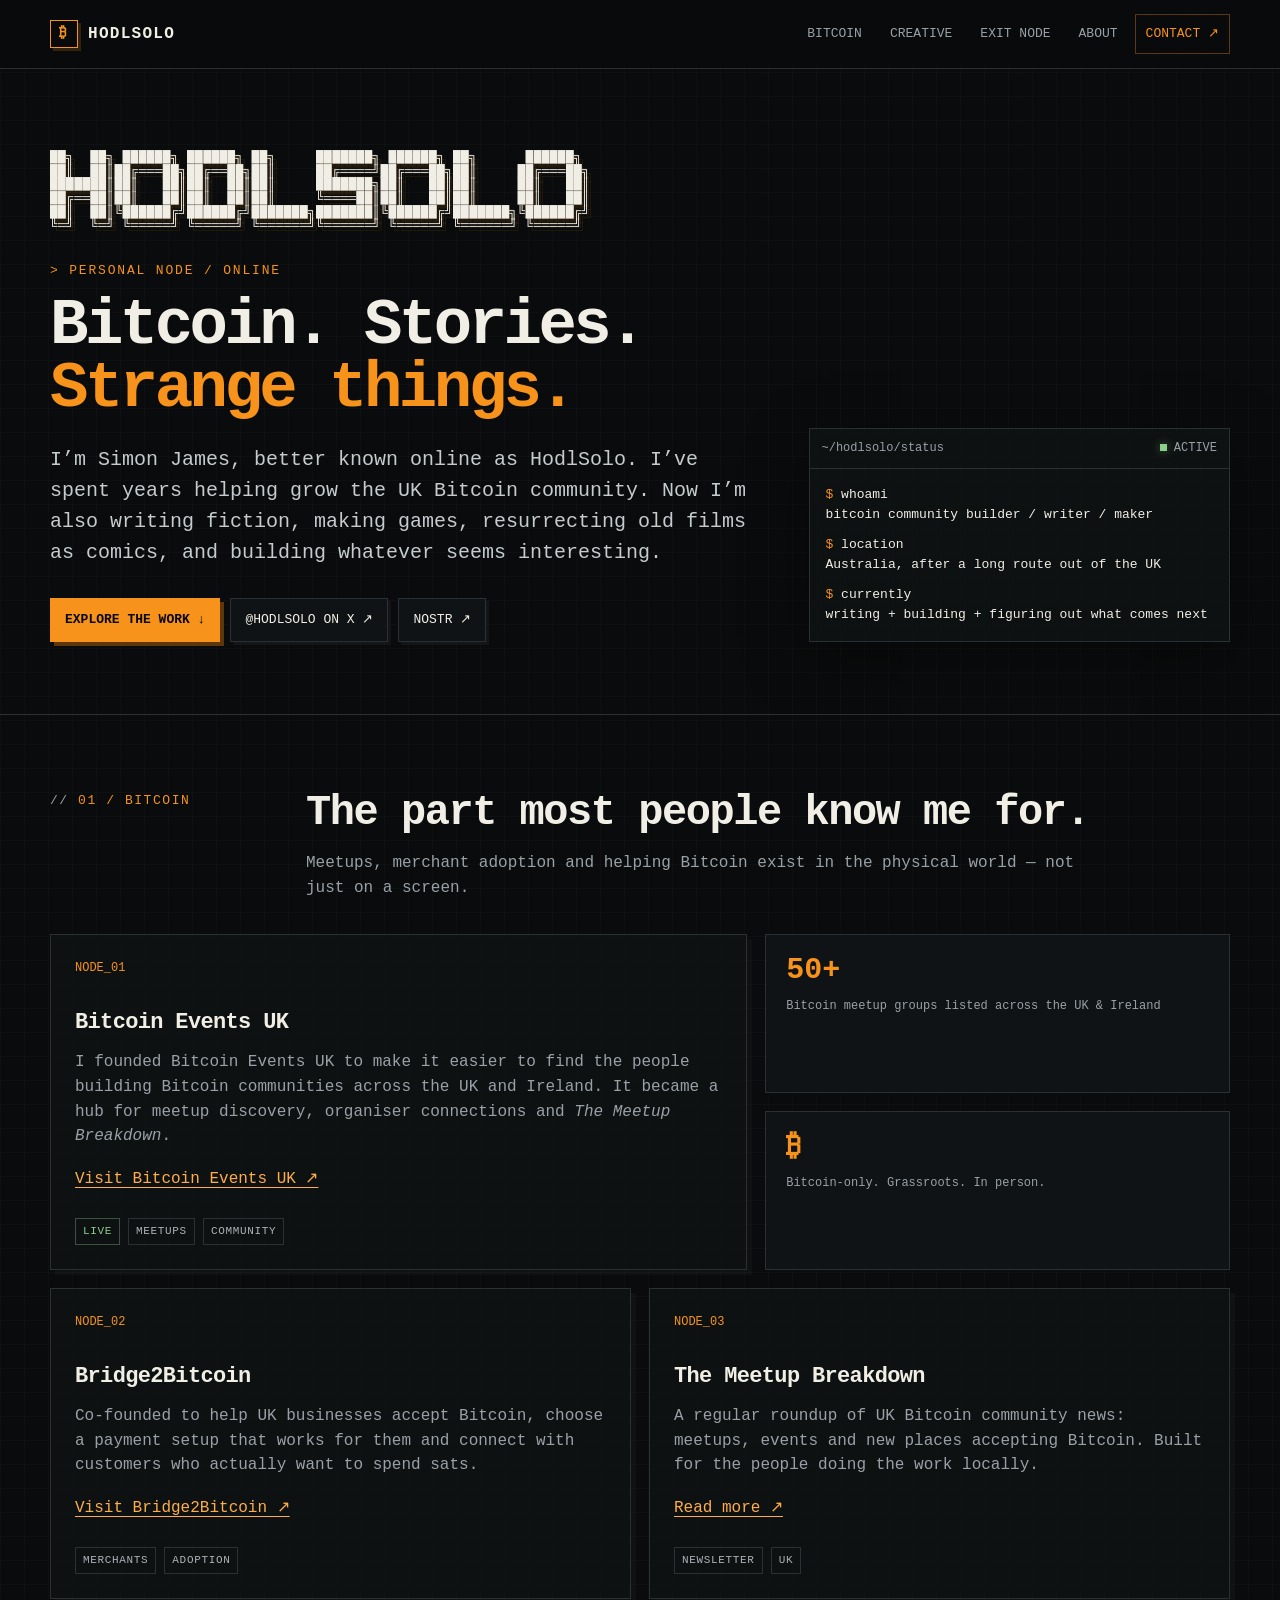
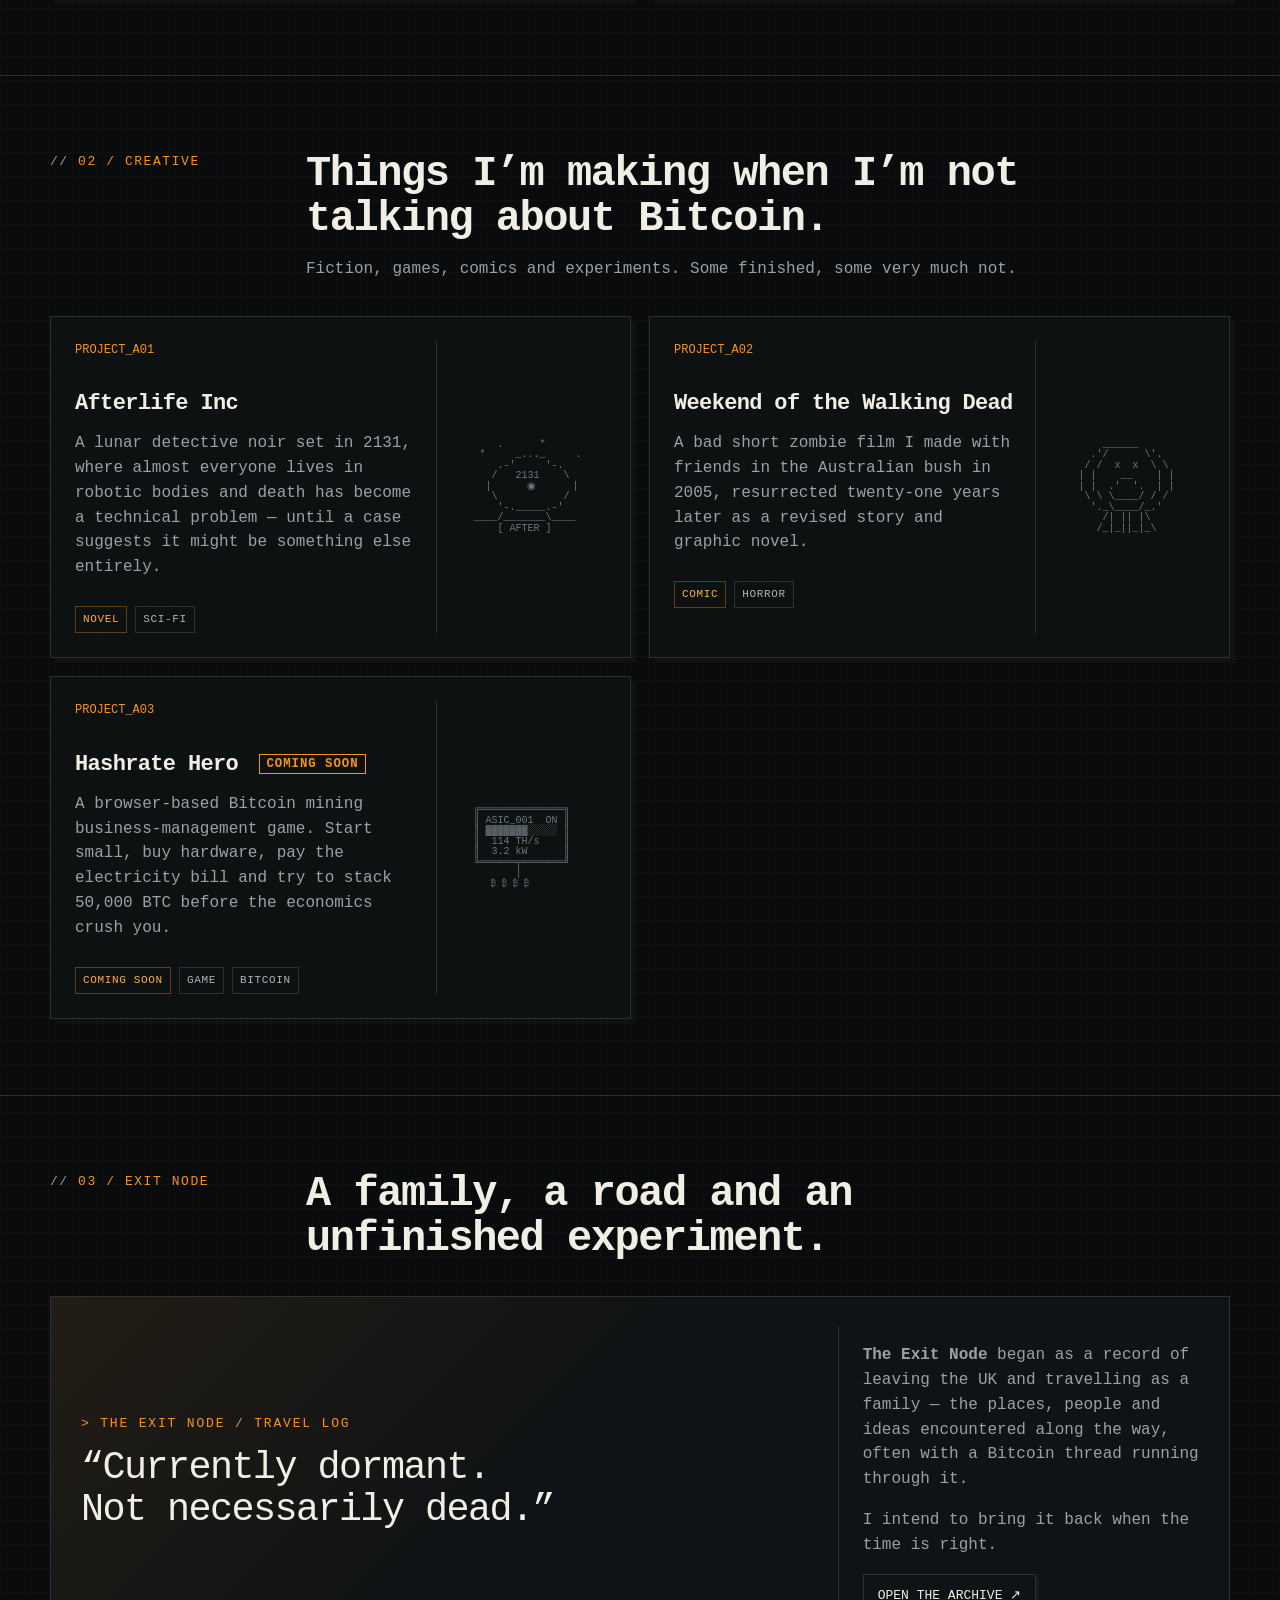
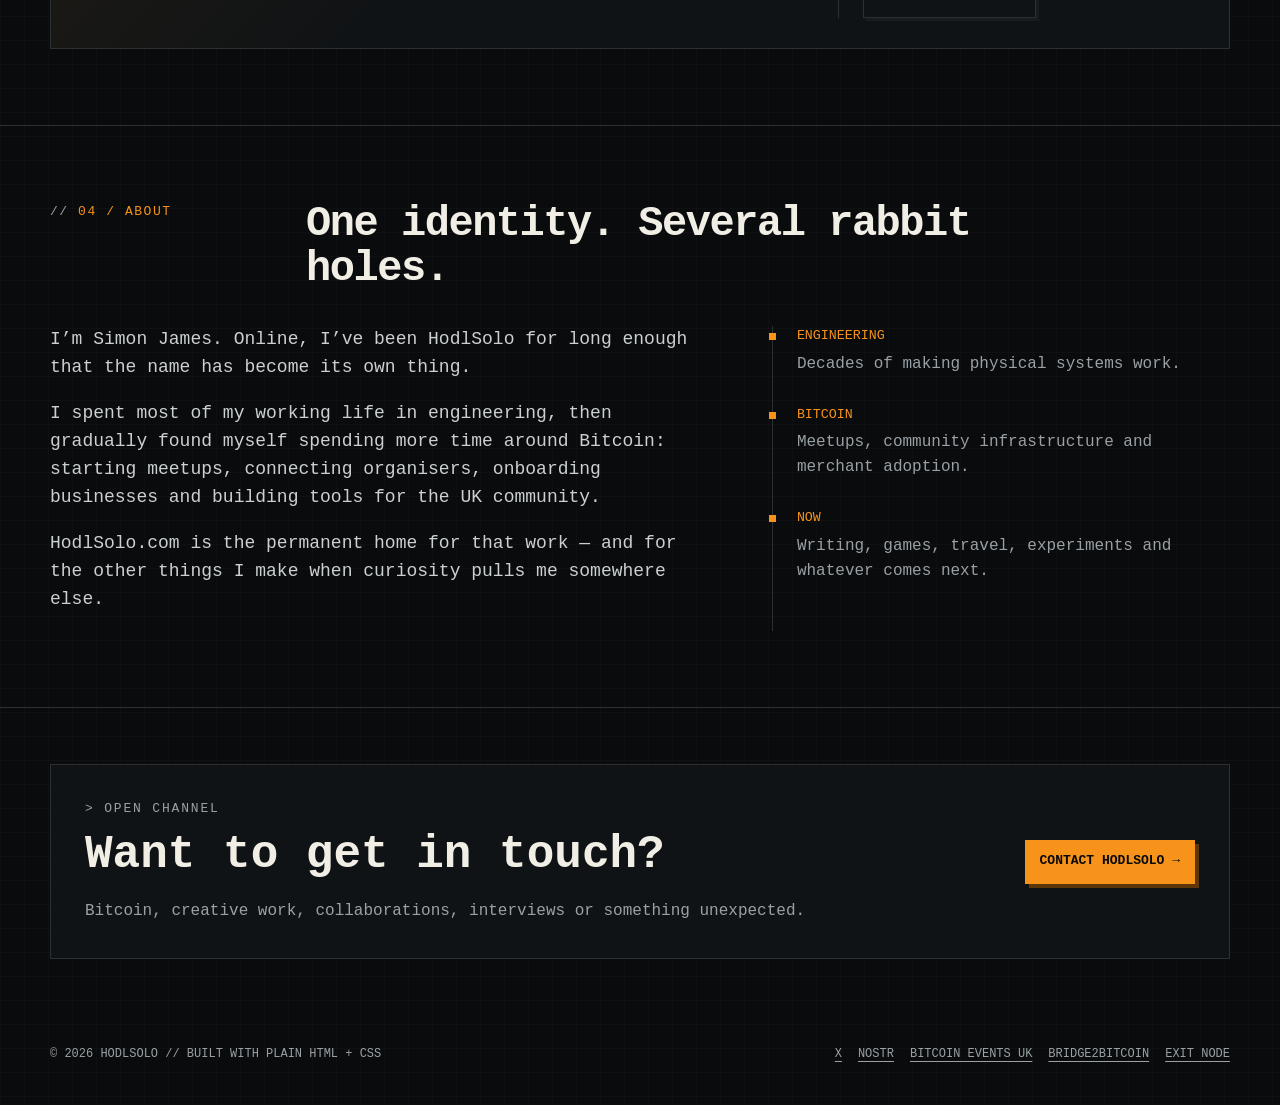
==== index.html @ 62e1586c "Add files via upload" ====
<!doctype html>
<html lang="en">
<head>
  <meta charset="utf-8">
  <meta name="viewport" content="width=device-width, initial-scale=1">
  <title>HodlSolo — Bitcoin. Stories. Strange Things.</title>
  <meta name="description" content="HodlSolo — Bitcoin community builder, writer and maker. Founder of Bitcoin Events UK, co-founder of Bridge2Bitcoin, and creator of Afterlife Inc, Hashrate Hero and more.">
  <meta name="theme-color" content="#090b0c">
  <meta property="og:title" content="HodlSolo — Bitcoin. Stories. Strange Things.">
  <meta property="og:description" content="Bitcoin community builder, writer and maker. A home for the things I build, write and care about.">
  <meta property="og:type" content="website">
  <meta property="og:url" content="https://hodlsolo.com/">
  <link rel="canonical" href="https://hodlsolo.com/">
  <link rel="me" href="nostr:npub1f69t2s7uzljr626ctm0k3mufx5vlv4a2jqwac0w0gxwghp4w5zpq0jva3d">
  <link rel="icon" href="favicon.svg" type="image/svg+xml">
  <link rel="stylesheet" href="styles.css">
</head>
<body>
  <a class="skip-link" href="#main">Skip to content</a>

  <header class="site-header">
    <div class="shell nav-wrap">
      <a class="brand" href="index.html" aria-label="HodlSolo home">
        <span class="brand-mark">₿</span>
        <span>HODLSOLO</span>
      </a>
      <button class="nav-toggle" type="button" aria-expanded="false" aria-controls="site-nav">[ MENU ]</button>
      <nav class="site-nav" id="site-nav" aria-label="Main navigation">
        <a href="#bitcoin">BITCOIN</a>
        <a href="#creative">CREATIVE</a>
        <a href="#exit-node">EXIT NODE</a>
        <a href="#about">ABOUT</a>
        <a class="nav-contact" href="contact.html">CONTACT ↗</a>
      </nav>
    </div>
  </header>

  <main id="main">
    <section class="hero">
      <div class="shell">
<pre class="wordmark" aria-hidden="true">██╗  ██╗ ██████╗ ██████╗ ██╗     ███████╗ ██████╗ ██╗      ██████╗
██║  ██║██╔═══██╗██╔══██╗██║     ██╔════╝██╔═══██╗██║     ██╔═══██╗
███████║██║   ██║██║  ██║██║     ███████╗██║   ██║██║     ██║   ██║
██╔══██║██║   ██║██║  ██║██║     ╚════██║██║   ██║██║     ██║   ██║
██║  ██║╚██████╔╝██████╔╝███████╗███████║╚██████╔╝███████╗╚██████╔╝
╚═╝  ╚═╝ ╚═════╝ ╚═════╝ ╚══════╝╚══════╝ ╚═════╝ ╚══════╝ ╚═════╝</pre>
        <div class="hero-grid">
          <div>
            <p class="eyebrow">PERSONAL NODE / ONLINE</p>
            <h1>Bitcoin. Stories.<br><span>Strange things.</span></h1>
            <p class="hero-copy">I’m Simon James, better known online as HodlSolo. I’ve spent years helping grow the UK Bitcoin community. Now I’m also writing fiction, making games, resurrecting old films as comics, and building whatever seems interesting.</p>
            <div class="hero-actions">
              <a class="button primary" href="#creative">EXPLORE THE WORK ↓</a>
              <a class="button" href="https://x.com/HodlSolo" rel="me noopener" target="_blank">@HODLSOLO ON X ↗</a>
              <a class="button" href="https://njump.me/npub1f69t2s7uzljr626ctm0k3mufx5vlv4a2jqwac0w0gxwghp4w5zpq0jva3d" rel="me noopener" target="_blank">NOSTR ↗</a>
            </div>
          </div>
          <aside class="status-box" aria-label="Current status">
            <div class="status-head"><span>~/hodlsolo/status</span><span><i class="dot"></i> ACTIVE</span></div>
            <div class="status-body">
              <p><span class="prompt">$</span> whoami<br>bitcoin community builder / writer / maker</p>
              <p><span class="prompt">$</span> location<br>Australia, after a long route out of the UK</p>
              <p><span class="prompt">$</span> currently<br>writing + building + figuring out what comes next</p>
            </div>
          </aside>
        </div>
      </div>
    </section>

    <section class="section" id="bitcoin">
      <div class="shell">
        <div class="section-head">
          <p class="section-kicker">01 / BITCOIN</p>
          <div>
            <h2 class="section-title">The part most people know me for.</h2>
            <p class="section-intro">Meetups, merchant adoption and helping Bitcoin exist in the physical world — not just on a screen.</p>
          </div>
        </div>

        <div class="bitcoin-hero">
          <article class="card">
            <div class="card-index">NODE_01</div>
            <h3>Bitcoin Events UK</h3>
            <p>I founded Bitcoin Events UK to make it easier to find the people building Bitcoin communities across the UK and Ireland. It became a hub for meetup discovery, organiser connections and <em>The Meetup Breakdown</em>.</p>
            <p><a href="https://bitcoinevents.uk/" target="_blank" rel="noopener">Visit Bitcoin Events UK ↗</a></p>
            <div class="card-footer"><span class="tag live">LIVE</span><span class="tag">MEETUPS</span><span class="tag">COMMUNITY</span></div>
          </article>
          <div class="metric-stack">
            <div class="metric"><strong>50+</strong><span>Bitcoin meetup groups listed across the UK &amp; Ireland</span></div>
            <div class="metric"><strong>₿</strong><span>Bitcoin-only. Grassroots. In person.</span></div>
          </div>
        </div>

        <div class="grid-2" style="margin-top:18px">
          <article class="card">
            <div class="card-index">NODE_02</div>
            <h3>Bridge2Bitcoin</h3>
            <p>Co-founded to help UK businesses accept Bitcoin, choose a payment setup that works for them and connect with customers who actually want to spend sats.</p>
            <p><a href="https://bridge2bitcoin.com/" target="_blank" rel="noopener">Visit Bridge2Bitcoin ↗</a></p>
            <div class="card-footer"><span class="tag">MERCHANTS</span><span class="tag">ADOPTION</span></div>
          </article>
          <article class="card">
            <div class="card-index">NODE_03</div>
            <h3>The Meetup Breakdown</h3>
            <p>A regular roundup of UK Bitcoin community news: meetups, events and new places accepting Bitcoin. Built for the people doing the work locally.</p>
            <p><a href="https://bitcoinevents.uk/newsletter/" target="_blank" rel="noopener">Read more ↗</a></p>
            <div class="card-footer"><span class="tag">NEWSLETTER</span><span class="tag">UK</span></div>
          </article>
        </div>
      </div>
    </section>

    <section class="section" id="creative">
      <div class="shell">
        <div class="section-head">
          <p class="section-kicker">02 / CREATIVE</p>
          <div>
            <h2 class="section-title">Things I’m making when I’m not talking about Bitcoin.</h2>
            <p class="section-intro">Fiction, games, comics and experiments. Some finished, some very much not.</p>
          </div>
        </div>

        <div class="grid-2">
          <article class="card feature-card">
            <div>
              <div class="card-index">PROJECT_A01</div>
              <h3>Afterlife Inc</h3>
              <p>A lunar detective noir set in 2131, where almost everyone lives in robotic bodies and death has become a technical problem — until a case suggests it might be something else entirely.</p>
              <div class="card-footer"><span class="tag orange">NOVEL</span><span class="tag">SCI-FI</span></div>
            </div>
<pre class="ascii-art" aria-hidden="true">      .      *
   *     _..._     .
      .-'     '-.
     /   2131    \
    |      ◉      |
     \           /
      '-._____.-'
  ____/_______\____
      [ AFTER ]</pre>
          </article>

          <article class="card feature-card">
            <div>
              <div class="card-index">PROJECT_A02</div>
              <h3>Weekend of the Walking Dead</h3>
              <p>A bad short zombie film I made with friends in the Australian bush in 2005, resurrected twenty-one years later as a revised story and graphic novel.</p>
              <div class="card-footer"><span class="tag orange">COMIC</span><span class="tag">HORROR</span></div>
            </div>
<pre class="ascii-art" aria-hidden="true">      ______
    .'/      \'.
   / /  x  x  \ \
  | |    __    | |
  | |  .'  '.  | |
   \ \ \____/ / /
    '._\____/_.'
      /| || |\
     /_|_||_|_\</pre>
          </article>

          <article class="card feature-card">
            <div>
              <div class="card-index">PROJECT_A03</div>
              <h3>Hashrate Hero <span class="status-inline">COMING SOON</span></h3>
              <p>A browser-based Bitcoin mining business-management game. Start small, buy hardware, pay the electricity bill and try to stack 50,000 BTC before the economics crush you.</p>
              <div class="card-footer"><span class="tag orange">COMING SOON</span><span class="tag">GAME</span><span class="tag">BITCOIN</span></div>
            </div>
<pre class="ascii-art" aria-hidden="true">╔══════════════╗
║ ASIC_001  ON ║
║ ▓▓▓▓▓▓▓░░░░░ ║
║  114 TH/s    ║
║  3.2 kW      ║
╚══════╤═══════╝
       │
   ₿ ₿ ₿ ₿</pre>
          </article>

        </div>
      </div>
    </section>

    <section class="section" id="exit-node">
      <div class="shell">
        <div class="section-head">
          <p class="section-kicker">03 / EXIT NODE</p>
          <div>
            <h2 class="section-title">A family, a road and an unfinished experiment.</h2>
          </div>
        </div>
        <div class="exit-feature">
          <div>
            <p class="eyebrow">THE EXIT NODE / TRAVEL LOG</p>
            <blockquote>“Currently dormant.<br>Not necessarily dead.”</blockquote>
          </div>
          <div class="aside">
            <p><strong>The Exit Node</strong> began as a record of leaving the UK and travelling as a family — the places, people and ideas encountered along the way, often with a Bitcoin thread running through it.</p>
            <p>I intend to bring it back when the time is right.</p>
            <a class="button ghost" href="https://www.theexitnode.com/" target="_blank" rel="noopener">OPEN THE ARCHIVE ↗</a>
          </div>
        </div>
      </div>
    </section>

    <section class="section" id="about">
      <div class="shell">
        <div class="section-head">
          <p class="section-kicker">04 / ABOUT</p>
          <div><h2 class="section-title">One identity. Several rabbit holes.</h2></div>
        </div>
        <div class="about-grid">
          <div class="about-copy">
            <p>I’m Simon James. Online, I’ve been HodlSolo for long enough that the name has become its own thing.</p>
            <p>I spent most of my working life in engineering, then gradually found myself spending more time around Bitcoin: starting meetups, connecting organisers, onboarding businesses and building tools for the UK community.</p>
            <p>HodlSolo.com is the permanent home for that work — and for the other things I make when curiosity pulls me somewhere else.</p>
          </div>
          <div class="timeline" aria-label="A short timeline">
            <div class="timeline-item"><small>ENGINEERING</small><p>Decades of making physical systems work.</p></div>
            <div class="timeline-item"><small>BITCOIN</small><p>Meetups, community infrastructure and merchant adoption.</p></div>
            <div class="timeline-item"><small>NOW</small><p>Writing, games, travel, experiments and whatever comes next.</p></div>
          </div>
        </div>
      </div>
    </section>

    <section class="contact-cta">
      <div class="shell">
        <div class="contact-box">
          <div><p class="eyebrow">OPEN CHANNEL</p><h2>Want to get in touch?</h2><p>Bitcoin, creative work, collaborations, interviews or something unexpected.</p></div>
          <a class="button primary" href="contact.html">CONTACT HODLSOLO →</a>
        </div>
      </div>
    </section>
  </main>

  <footer class="site-footer">
    <div class="shell footer-grid">
      <div>© <span data-year>2026</span> HODLSOLO // BUILT WITH PLAIN HTML + CSS</div>
      <div class="footer-links">
        <a href="https://x.com/HodlSolo" target="_blank" rel="me noopener">X</a>
        <a href="https://njump.me/npub1f69t2s7uzljr626ctm0k3mufx5vlv4a2jqwac0w0gxwghp4w5zpq0jva3d" target="_blank" rel="me noopener">NOSTR</a>
        <a href="https://bitcoinevents.uk/" target="_blank" rel="noopener">BITCOIN EVENTS UK</a>
        <a href="https://bridge2bitcoin.com/" target="_blank" rel="noopener">BRIDGE2BITCOIN</a>
        <a href="https://www.theexitnode.com/" target="_blank" rel="noopener">EXIT NODE</a>
      </div>
    </div>
  </footer>
  <script src="script.js"></script>
</body>
</html>
---- styles.css ----
:root {
  --bg: #090b0c;
  --panel: #101315;
  --panel-2: #15191c;
  --text: #f1eee6;
  --muted: #9aa1a6;
  --orange: #f7931a;
  --orange-soft: #ffad49;
  --line: #2a3034;
  --green: #8bcf8b;
  --max: 1180px;
  --radius: 2px;
  --shadow: 0 18px 60px rgba(0,0,0,.35);
}

* { box-sizing: border-box; }
html { scroll-behavior: smooth; }
body {
  margin: 0;
  background:
    linear-gradient(rgba(255,255,255,.018) 1px, transparent 1px),
    linear-gradient(90deg, rgba(255,255,255,.014) 1px, transparent 1px),
    var(--bg);
  background-size: 24px 24px;
  color: var(--text);
  font-family: ui-monospace, SFMono-Regular, Menlo, Monaco, Consolas, "Liberation Mono", "Courier New", monospace;
  line-height: 1.55;
  min-height: 100vh;
}
body::before {
  content: "";
  position: fixed;
  inset: 0;
  pointer-events: none;
  opacity: .12;
  z-index: 20;
  background: repeating-linear-gradient(to bottom, rgba(255,255,255,.03), rgba(255,255,255,.03) 1px, transparent 1px, transparent 4px);
}
::selection { background: var(--orange); color: #080808; }
a { color: inherit; }
img { max-width: 100%; }

.skip-link {
  position: absolute;
  top: -50px;
  left: 12px;
  z-index: 99;
  padding: 8px 12px;
  background: var(--orange);
  color: #000;
}
.skip-link:focus { top: 12px; }

.shell { width: min(calc(100% - 36px), var(--max)); margin: 0 auto; }

.site-header {
  position: sticky;
  top: 0;
  z-index: 10;
  border-bottom: 1px solid var(--line);
  background: rgba(9,11,12,.88);
  backdrop-filter: blur(14px);
}
.nav-wrap {
  min-height: 68px;
  display: flex;
  align-items: center;
  justify-content: space-between;
  gap: 24px;
}
.brand {
  display: inline-flex;
  align-items: center;
  gap: 10px;
  text-decoration: none;
  font-weight: 900;
  letter-spacing: .08em;
}
.brand-mark {
  display: grid;
  place-items: center;
  width: 28px;
  height: 28px;
  border: 1px solid var(--orange);
  color: var(--orange);
  font-size: 15px;
  box-shadow: 3px 3px 0 rgba(247,147,26,.18);
}
.nav-toggle {
  display: none;
  border: 1px solid var(--line);
  background: var(--panel);
  color: var(--text);
  font: inherit;
  padding: 8px 10px;
}
.site-nav { display: flex; align-items: center; gap: 6px; }
.site-nav a {
  color: var(--muted);
  text-decoration: none;
  font-size: 13px;
  padding: 9px 10px;
  border: 1px solid transparent;
}
.site-nav a:hover, .site-nav a:focus-visible, .site-nav a[aria-current="page"] {
  color: var(--text);
  border-color: var(--line);
  background: var(--panel);
}
.site-nav .nav-contact { color: var(--orange); border-color: rgba(247,147,26,.35); }

.hero {
  padding: 82px 0 72px;
  border-bottom: 1px solid var(--line);
  overflow: hidden;
}
.eyebrow {
  margin: 0 0 14px;
  color: var(--orange);
  font-size: 13px;
  letter-spacing: .14em;
  text-transform: uppercase;
}
.eyebrow::before { content: "> "; }
.wordmark {
  margin: 0 0 28px;
  color: var(--text);
  font-size: clamp(7px, 1.05vw, 13px);
  line-height: 1.05;
  letter-spacing: .02em;
  white-space: pre;
  text-shadow: 4px 4px 0 rgba(247,147,26,.12);
}
.hero-grid {
  display: grid;
  grid-template-columns: minmax(0, 1.25fr) minmax(260px, .75fr);
  gap: 56px;
  align-items: end;
}
.hero h1 {
  margin: 0;
  max-width: 850px;
  font-family: inherit;
  font-size: clamp(34px, 5vw, 68px);
  line-height: .98;
  letter-spacing: -.055em;
}
.hero h1 span { color: var(--orange); }
.hero-copy {
  max-width: 710px;
  margin: 24px 0 0;
  color: #c6cbce;
  font-size: clamp(16px, 1.6vw, 20px);
}
.hero-actions { margin-top: 30px; display: flex; flex-wrap: wrap; gap: 10px; }
.button {
  display: inline-flex;
  align-items: center;
  justify-content: center;
  gap: 8px;
  min-height: 44px;
  padding: 10px 14px;
  border: 1px solid var(--line);
  background: var(--panel);
  color: var(--text);
  text-decoration: none;
  font-size: 13px;
  box-shadow: 3px 3px 0 rgba(255,255,255,.04);
}
.button:hover, .button:focus-visible { transform: translate(-1px,-1px); border-color: #555e64; }
.button.primary { background: var(--orange); border-color: var(--orange); color: #080808; font-weight: 800; box-shadow: 4px 4px 0 #5d3709; }
.button.ghost { background: transparent; }

.status-box {
  border: 1px solid var(--line);
  background: rgba(16,19,21,.8);
  box-shadow: var(--shadow);
}
.status-head {
  display: flex;
  align-items: center;
  justify-content: space-between;
  gap: 10px;
  padding: 10px 12px;
  border-bottom: 1px solid var(--line);
  color: var(--muted);
  font-size: 12px;
}
.dot { display: inline-block; width: 7px; height: 7px; background: var(--green); box-shadow: 0 0 10px rgba(139,207,139,.45); }
.status-body { padding: 16px; font-size: 13px; }
.status-body p { margin: 0 0 10px; }
.status-body p:last-child { margin-bottom: 0; }
.prompt { color: var(--orange); }

.section { padding: 76px 0; border-bottom: 1px solid var(--line); }
.section-head {
  display: grid;
  grid-template-columns: 220px 1fr;
  gap: 36px;
  margin-bottom: 34px;
  align-items: start;
}
.section-kicker { margin: 0; color: var(--orange); font-size: 13px; letter-spacing: .12em; text-transform: uppercase; }
.section-kicker::before { content: "// "; color: var(--muted); }
.section-title { margin: 0; max-width: 800px; font-size: clamp(27px, 3.3vw, 42px); line-height: 1.08; letter-spacing: -.035em; }
.section-intro { color: var(--muted); max-width: 780px; margin: 14px 0 0; }

.grid-2 { display: grid; grid-template-columns: repeat(2, minmax(0, 1fr)); gap: 18px; }
.grid-3 { display: grid; grid-template-columns: repeat(3, minmax(0, 1fr)); gap: 18px; }
.card {
  position: relative;
  border: 1px solid var(--line);
  background: rgba(16,19,21,.76);
  padding: 24px;
  min-height: 100%;
  box-shadow: 5px 5px 0 rgba(255,255,255,.025);
  transition: transform .15s ease, border-color .15s ease, background .15s ease;
}
.card:hover { transform: translateY(-2px); border-color: #454d52; background: rgba(21,25,28,.88); }
.card-index { color: var(--orange); font-size: 12px; margin-bottom: 28px; }
.card h3 { margin: 0 0 10px; font-size: 22px; letter-spacing: -.03em; }
.card p { margin: 0 0 18px; color: var(--muted); }
.card a { color: var(--orange-soft); text-underline-offset: 4px; }
.card-footer { margin-top: 26px; display: flex; flex-wrap: wrap; gap: 8px; }
.tag { display: inline-block; padding: 4px 7px; border: 1px solid var(--line); color: #adb4b8; font-size: 11px; text-transform: uppercase; letter-spacing: .06em; }
.tag.live { border-color: rgba(139,207,139,.35); color: var(--green); }
.tag.orange { border-color: rgba(247,147,26,.35); color: var(--orange-soft); }

.feature-card { display: grid; grid-template-columns: 1fr 170px; gap: 18px; overflow: hidden; }
.ascii-art {
  margin: 0;
  align-self: stretch;
  min-height: 152px;
  display: grid;
  place-items: center;
  border-left: 1px solid var(--line);
  color: #6d767c;
  font-size: 10px;
  line-height: 1.05;
  white-space: pre;
  overflow: hidden;
}
.feature-card:hover .ascii-art { color: var(--orange); }

.bitcoin-hero {
  display: grid;
  grid-template-columns: 1.2fr .8fr;
  gap: 18px;
}
.metric-stack { display: grid; gap: 18px; }
.metric { border: 1px solid var(--line); background: var(--panel); padding: 20px; }
.metric strong { display: block; color: var(--orange); font-size: 30px; line-height: 1; margin-bottom: 8px; }
.metric span { color: var(--muted); font-size: 12px; }

.exit-feature {
  padding: 30px;
  display: grid;
  grid-template-columns: minmax(0,1fr) minmax(250px,.5fr);
  gap: 34px;
  align-items: center;
  border: 1px solid var(--line);
  background: linear-gradient(135deg, rgba(247,147,26,.08), transparent 42%), var(--panel);
}
.exit-feature blockquote { margin: 0; font-size: clamp(24px, 3vw, 40px); line-height: 1.08; letter-spacing: -.04em; }
.exit-feature .aside { border-left: 1px solid var(--line); padding-left: 24px; color: var(--muted); }

.about-grid { display: grid; grid-template-columns: 1fr .7fr; gap: 48px; }
.about-copy { font-size: 18px; color: #cbd0d3; }
.about-copy p:first-child { margin-top: 0; }
.timeline { border-left: 1px solid var(--line); margin-left: 8px; }
.timeline-item { padding: 0 0 28px 24px; position: relative; }
.timeline-item:last-child { padding-bottom: 0; }
.timeline-item::before { content: ""; position: absolute; width: 7px; height: 7px; left: -4px; top: 7px; background: var(--orange); }
.timeline-item small { color: var(--orange); display: block; margin-bottom: 5px; }
.timeline-item p { margin: 0; color: var(--muted); }

.contact-cta { padding: 56px 0; }
.contact-box { border: 1px solid var(--line); background: var(--panel); padding: 34px; display: flex; justify-content: space-between; align-items: center; gap: 24px; }
.contact-box h2 { margin: 0 0 8px; font-size: clamp(28px, 4vw, 46px); }
.contact-box p { margin: 0; color: var(--muted); }

.site-footer { padding: 30px 0 42px; color: var(--muted); font-size: 12px; }
.footer-grid { display: flex; justify-content: space-between; gap: 24px; align-items: flex-start; }
.footer-links { display: flex; gap: 16px; flex-wrap: wrap; }
.footer-links a { color: var(--muted); text-underline-offset: 4px; }
.footer-links a:hover { color: var(--text); }

.contact-page { padding: 84px 0; }
.contact-layout { display: grid; grid-template-columns: 1fr .78fr; gap: 54px; align-items: start; }
.contact-page h1 { margin: 0; font-size: clamp(44px, 7vw, 88px); line-height: .95; letter-spacing: -.06em; }
.contact-page .lead { color: #c6cbce; font-size: clamp(17px, 2vw, 21px); max-width: 680px; margin: 26px 0 0; }
.contact-methods { display: grid; gap: 14px; }
.contact-method { border: 1px solid var(--line); background: var(--panel); padding: 20px; text-decoration: none; }
.contact-method:hover { border-color: var(--orange); }
.contact-method small { color: var(--orange); display: block; margin-bottom: 6px; }
.contact-method strong { display: block; font-size: 20px; }
.contact-method span { color: var(--muted); font-size: 13px; }
.contact-method .npub { display: block; margin: 8px 0 10px; color: var(--text); font-size: 11px; line-height: 1.55; overflow-wrap: anywhere; word-break: break-word; }
.ascii-contact { margin-top: 50px; padding: 24px; border: 1px solid var(--line); color: #61696e; overflow: hidden; }
.ascii-contact pre { margin: 0; font-size: clamp(7px, 1vw, 11px); line-height: 1.1; }

.not-found { min-height: 70vh; display: grid; place-items: center; text-align: center; padding: 50px 0; }
.not-found .code { font-size: clamp(90px, 20vw, 220px); color: var(--orange); line-height: .8; font-weight: 900; letter-spacing: -.08em; }
.not-found p { color: var(--muted); }

@media (max-width: 900px) {
  .hero-grid, .bitcoin-hero, .about-grid, .contact-layout { grid-template-columns: 1fr; }
  .hero-grid { gap: 32px; }
  .section-head { grid-template-columns: 1fr; gap: 10px; }
  .grid-3 { grid-template-columns: 1fr 1fr; }
  .exit-feature { grid-template-columns: 1fr; }
  .exit-feature .aside { border-left: 0; border-top: 1px solid var(--line); padding: 22px 0 0; }
}

@media (max-width: 720px) {
  .shell { width: min(calc(100% - 24px), var(--max)); }
  .site-header { position: relative; }
  .nav-toggle { display: block; }
  .site-nav {
    display: none;
    position: absolute;
    left: 12px;
    right: 12px;
    top: 60px;
    padding: 10px;
    border: 1px solid var(--line);
    background: #0d1012;
    flex-direction: column;
    align-items: stretch;
    box-shadow: var(--shadow);
  }
  .site-nav.open { display: flex; }
  .site-nav a { padding: 11px 12px; }
  .hero { padding: 54px 0; }
  .wordmark { font-size: 6.4px; }
  .section { padding: 56px 0; }
  .grid-2, .grid-3 { grid-template-columns: 1fr; }
  .feature-card { grid-template-columns: 1fr; }
  .ascii-art { border-left: 0; border-top: 1px solid var(--line); min-height: 120px; }
  .contact-box { align-items: flex-start; flex-direction: column; }
  .footer-grid { flex-direction: column; }
  .contact-page { padding: 56px 0; }
}

@media (prefers-reduced-motion: reduce) {
  *, *::before, *::after { scroll-behavior: auto !important; transition: none !important; animation: none !important; }
}

.status-inline {
  display: inline-block;
  margin-left: 0.55rem;
  padding: 0.16rem 0.38rem;
  border: 1px solid var(--orange);
  color: var(--orange);
  font-size: 0.56em;
  line-height: 1;
  letter-spacing: 0.08em;
  vertical-align: middle;
}
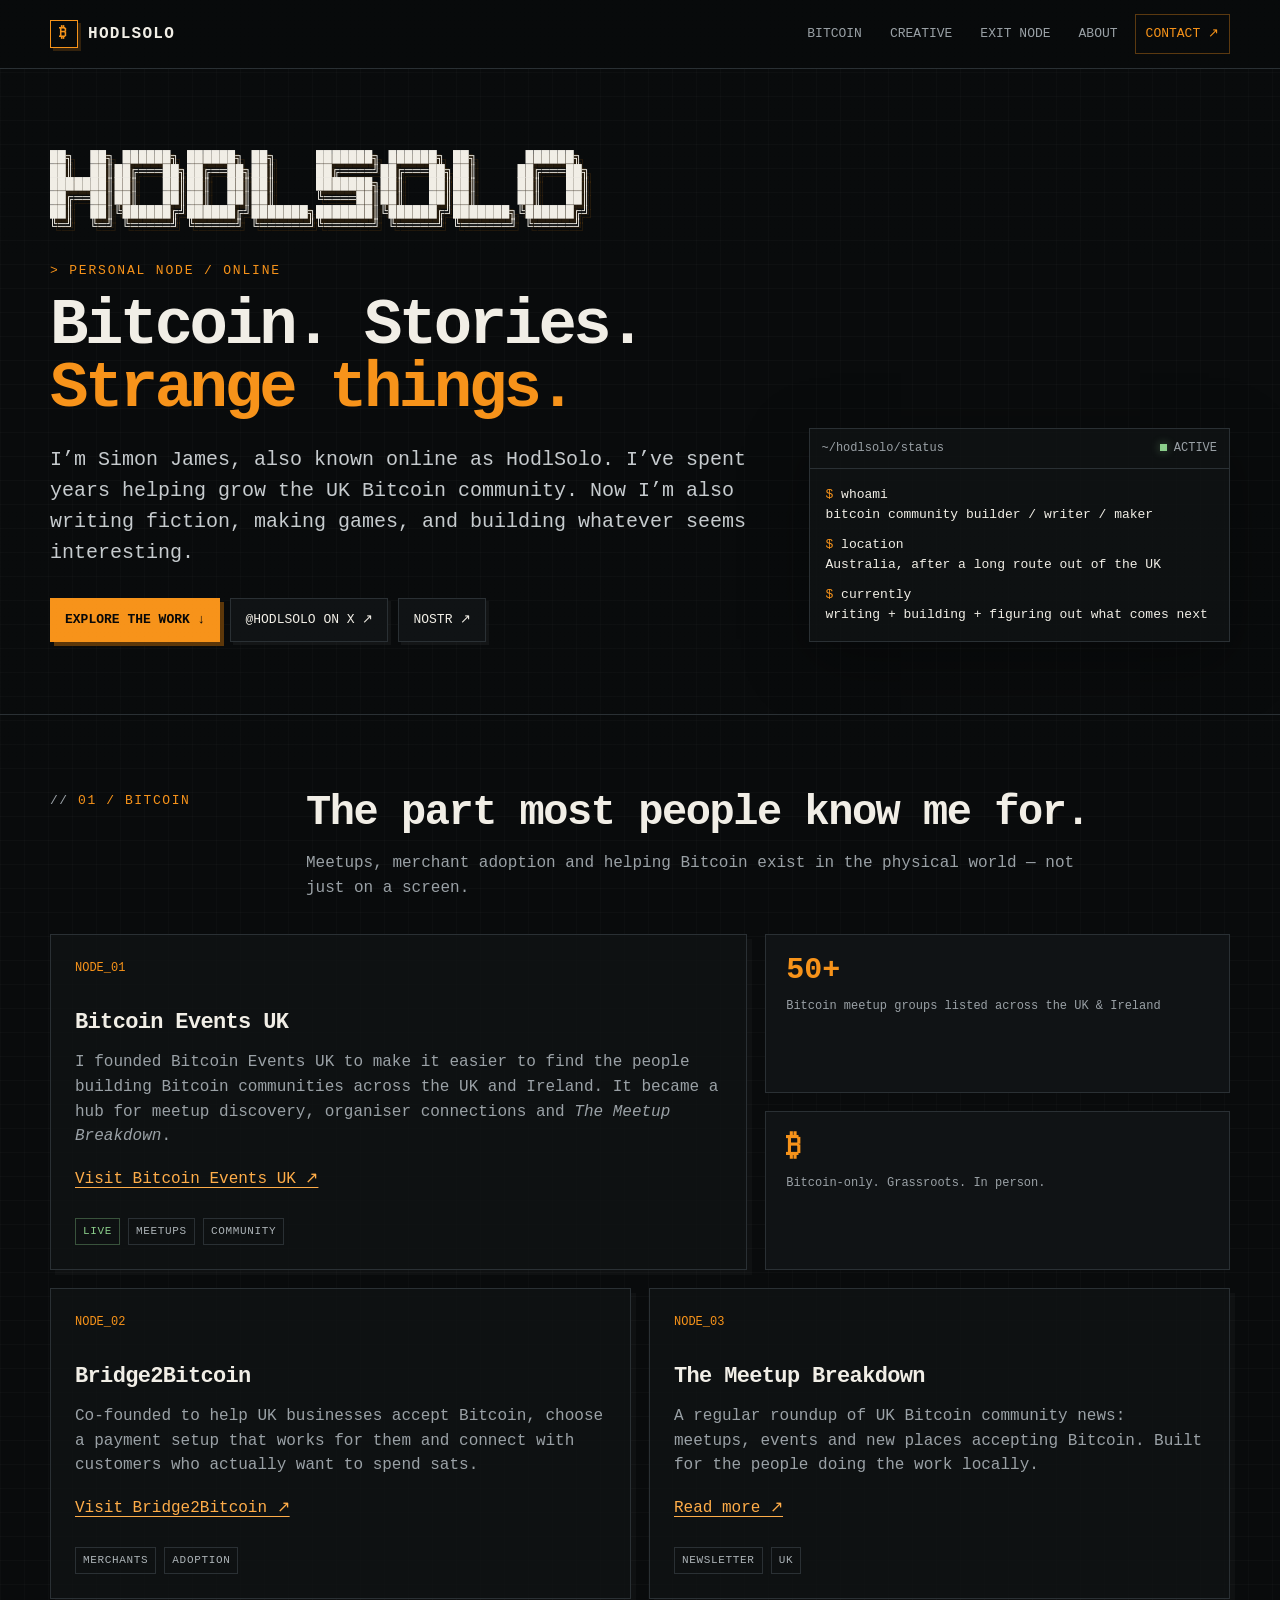
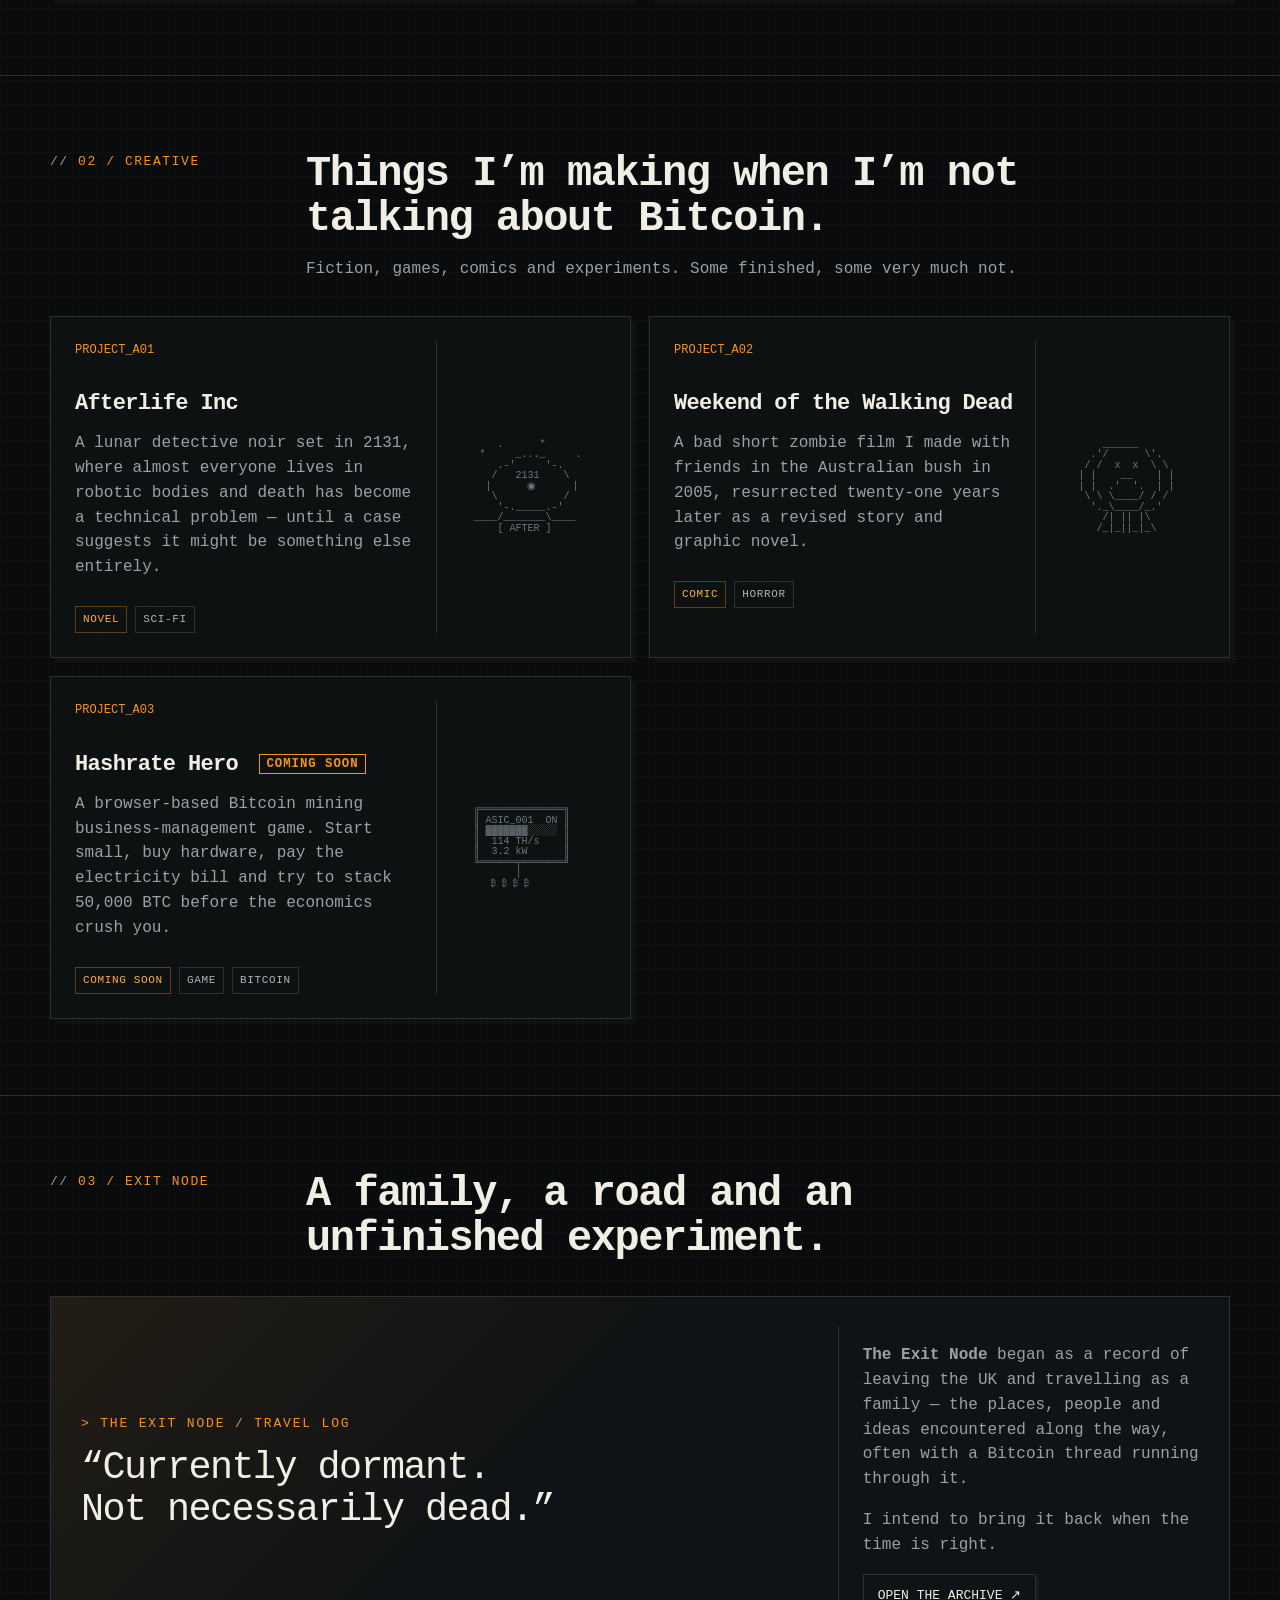
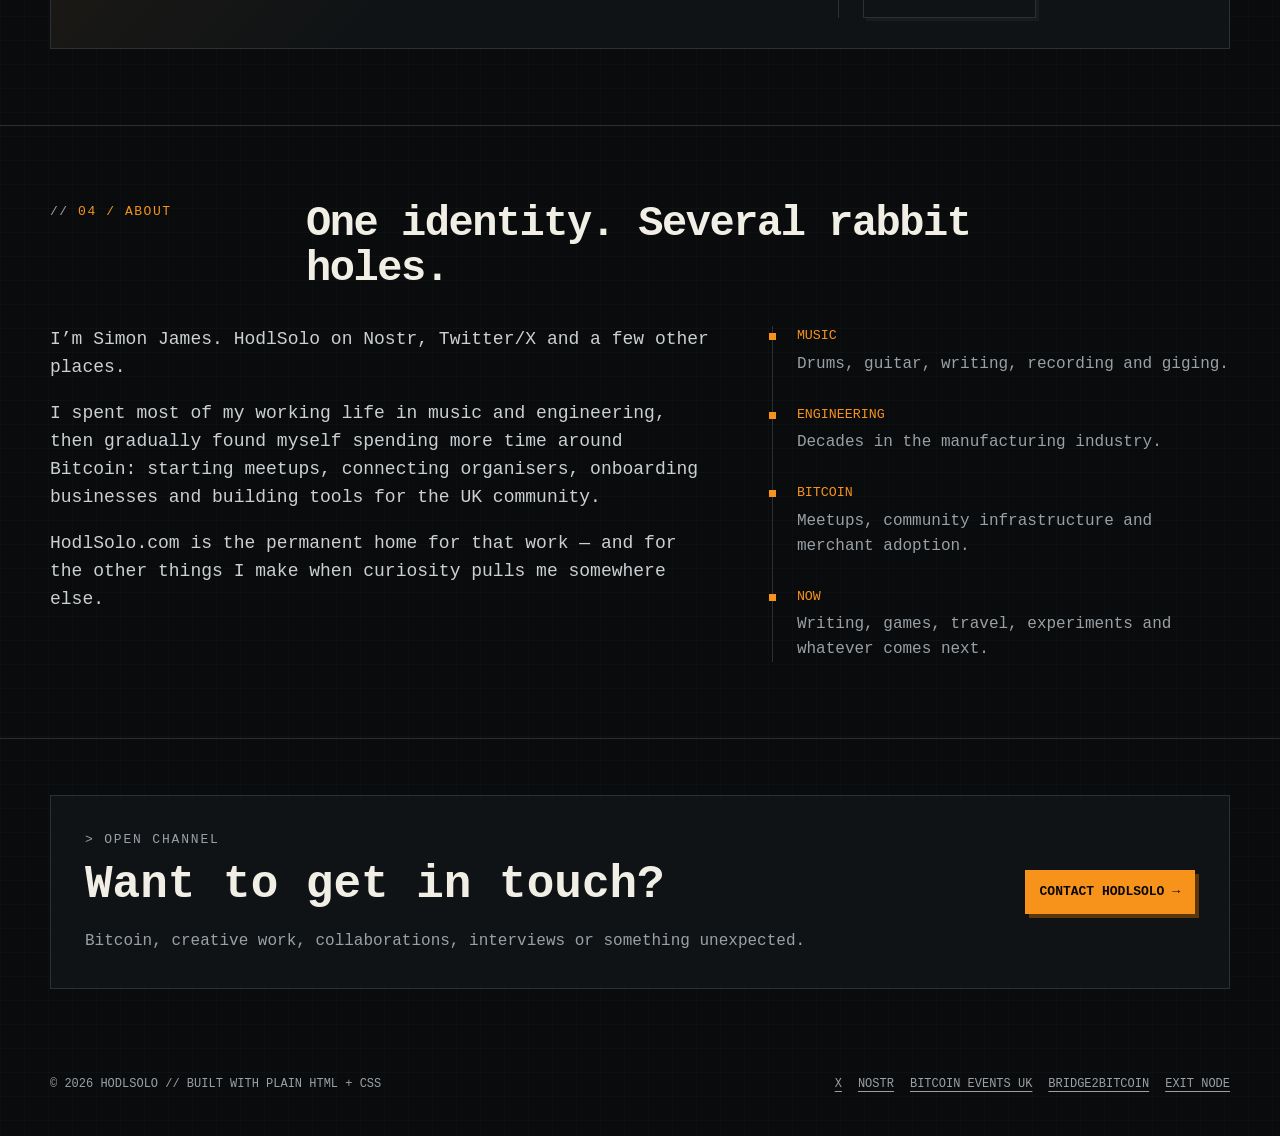
==== commit ea0f3c3d: "Update index.html" ====
--- a/index.html
+++ b/index.html
@@ -48,7 +48,7 @@
           <div>
             <p class="eyebrow">PERSONAL NODE / ONLINE</p>
             <h1>Bitcoin. Stories.<br><span>Strange things.</span></h1>
-            <p class="hero-copy">I’m Simon James, better known online as HodlSolo. I’ve spent years helping grow the UK Bitcoin community. Now I’m also writing fiction, making games, resurrecting old films as comics, and building whatever seems interesting.</p>
+            <p class="hero-copy">I’m Simon James, also known online as HodlSolo. I’ve spent years helping grow the UK Bitcoin community. Now I’m also writing fiction, making games, and building whatever seems interesting.</p>
             <div class="hero-actions">
               <a class="button primary" href="#creative">EXPLORE THE WORK ↓</a>
               <a class="button" href="https://x.com/HodlSolo" rel="me noopener" target="_blank">@HODLSOLO ON X ↗</a>
@@ -208,12 +208,13 @@
         </div>
         <div class="about-grid">
           <div class="about-copy">
-            <p>I’m Simon James. Online, I’ve been HodlSolo for long enough that the name has become its own thing.</p>
-            <p>I spent most of my working life in engineering, then gradually found myself spending more time around Bitcoin: starting meetups, connecting organisers, onboarding businesses and building tools for the UK community.</p>
+            <p>I’m Simon James. HodlSolo on Nostr, Twitter/X and a few other places.</p>
+            <p>I spent most of my working life in music and engineering, then gradually found myself spending more time around Bitcoin: starting meetups, connecting organisers, onboarding businesses and building tools for the UK community.</p>
             <p>HodlSolo.com is the permanent home for that work — and for the other things I make when curiosity pulls me somewhere else.</p>
           </div>
           <div class="timeline" aria-label="A short timeline">
-            <div class="timeline-item"><small>ENGINEERING</small><p>Decades of making physical systems work.</p></div>
+            <div class="timeline-item"><small>MUSIC</small><p>Drums, guitar, writing, recording and giging.</p></div>
+            <div class="timeline-item"><small>ENGINEERING</small><p>Decades in the manufacturing industry.</p></div>
             <div class="timeline-item"><small>BITCOIN</small><p>Meetups, community infrastructure and merchant adoption.</p></div>
             <div class="timeline-item"><small>NOW</small><p>Writing, games, travel, experiments and whatever comes next.</p></div>
           </div>
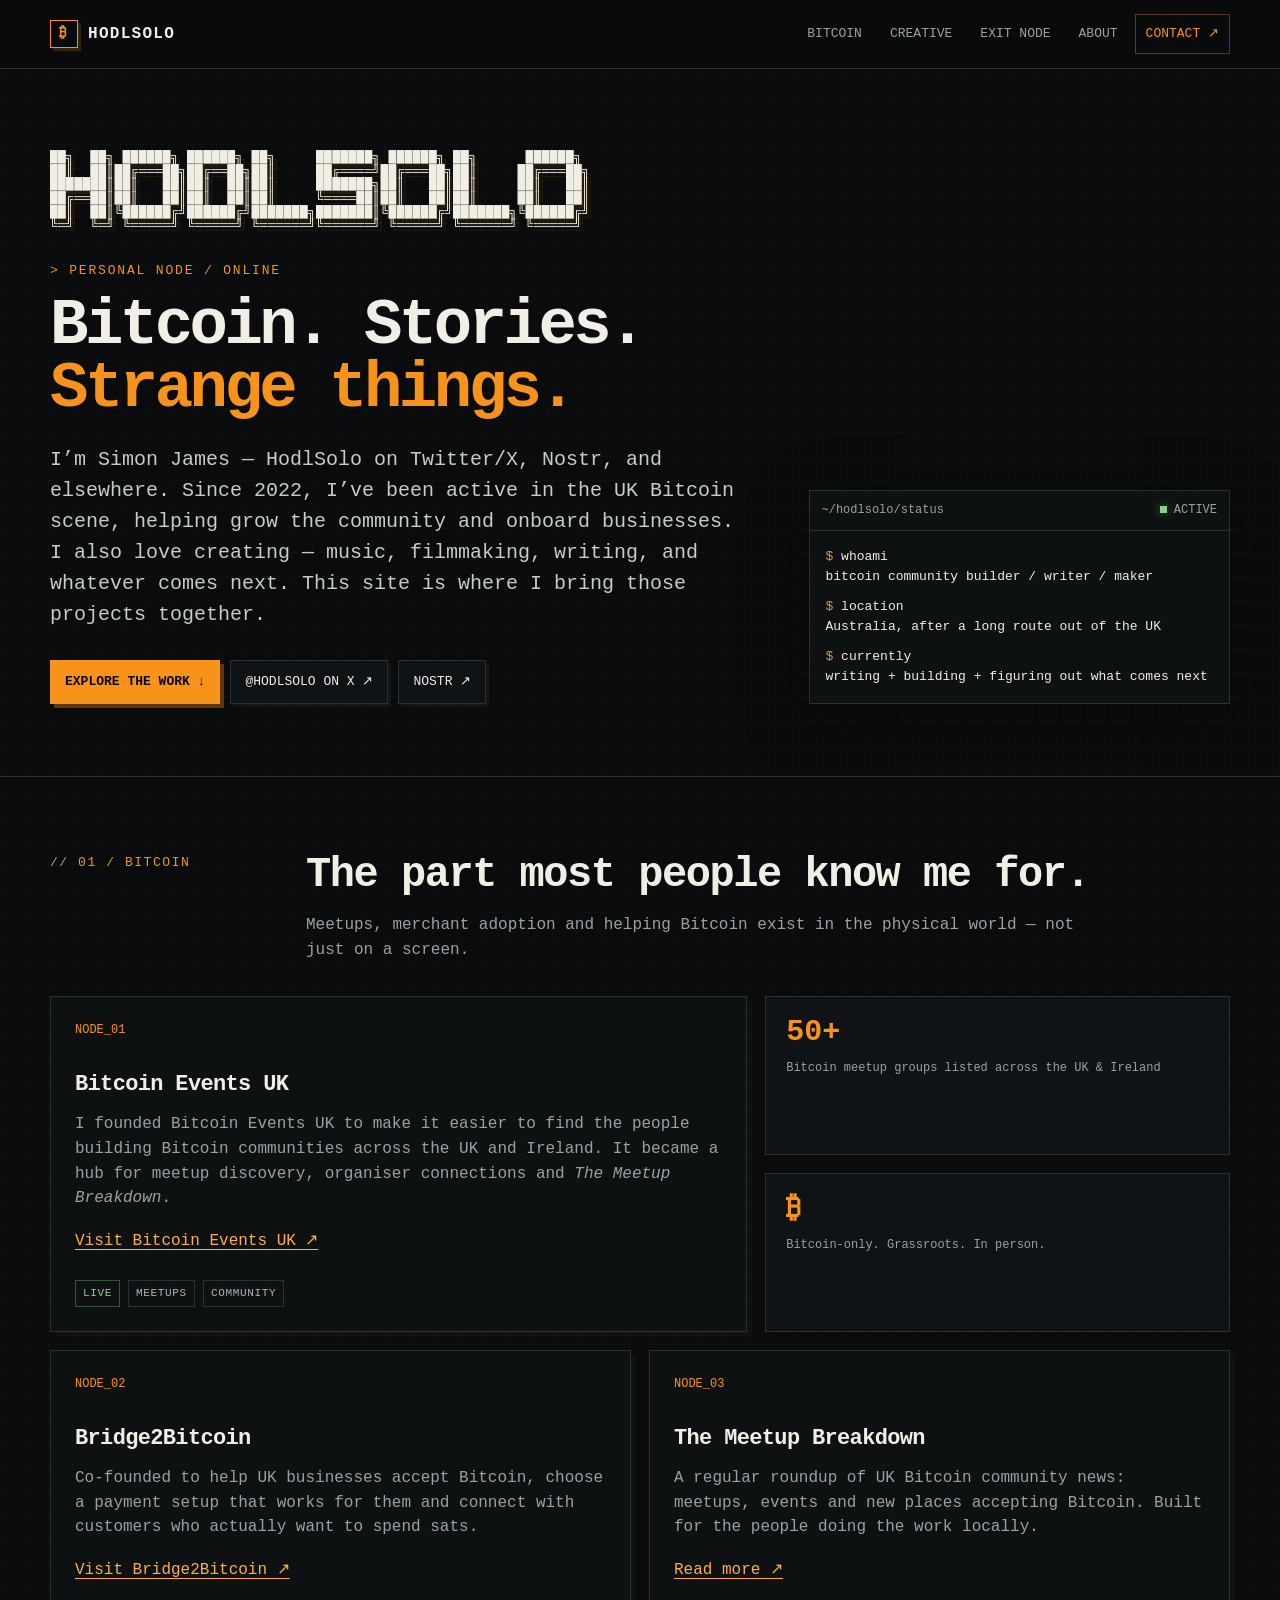
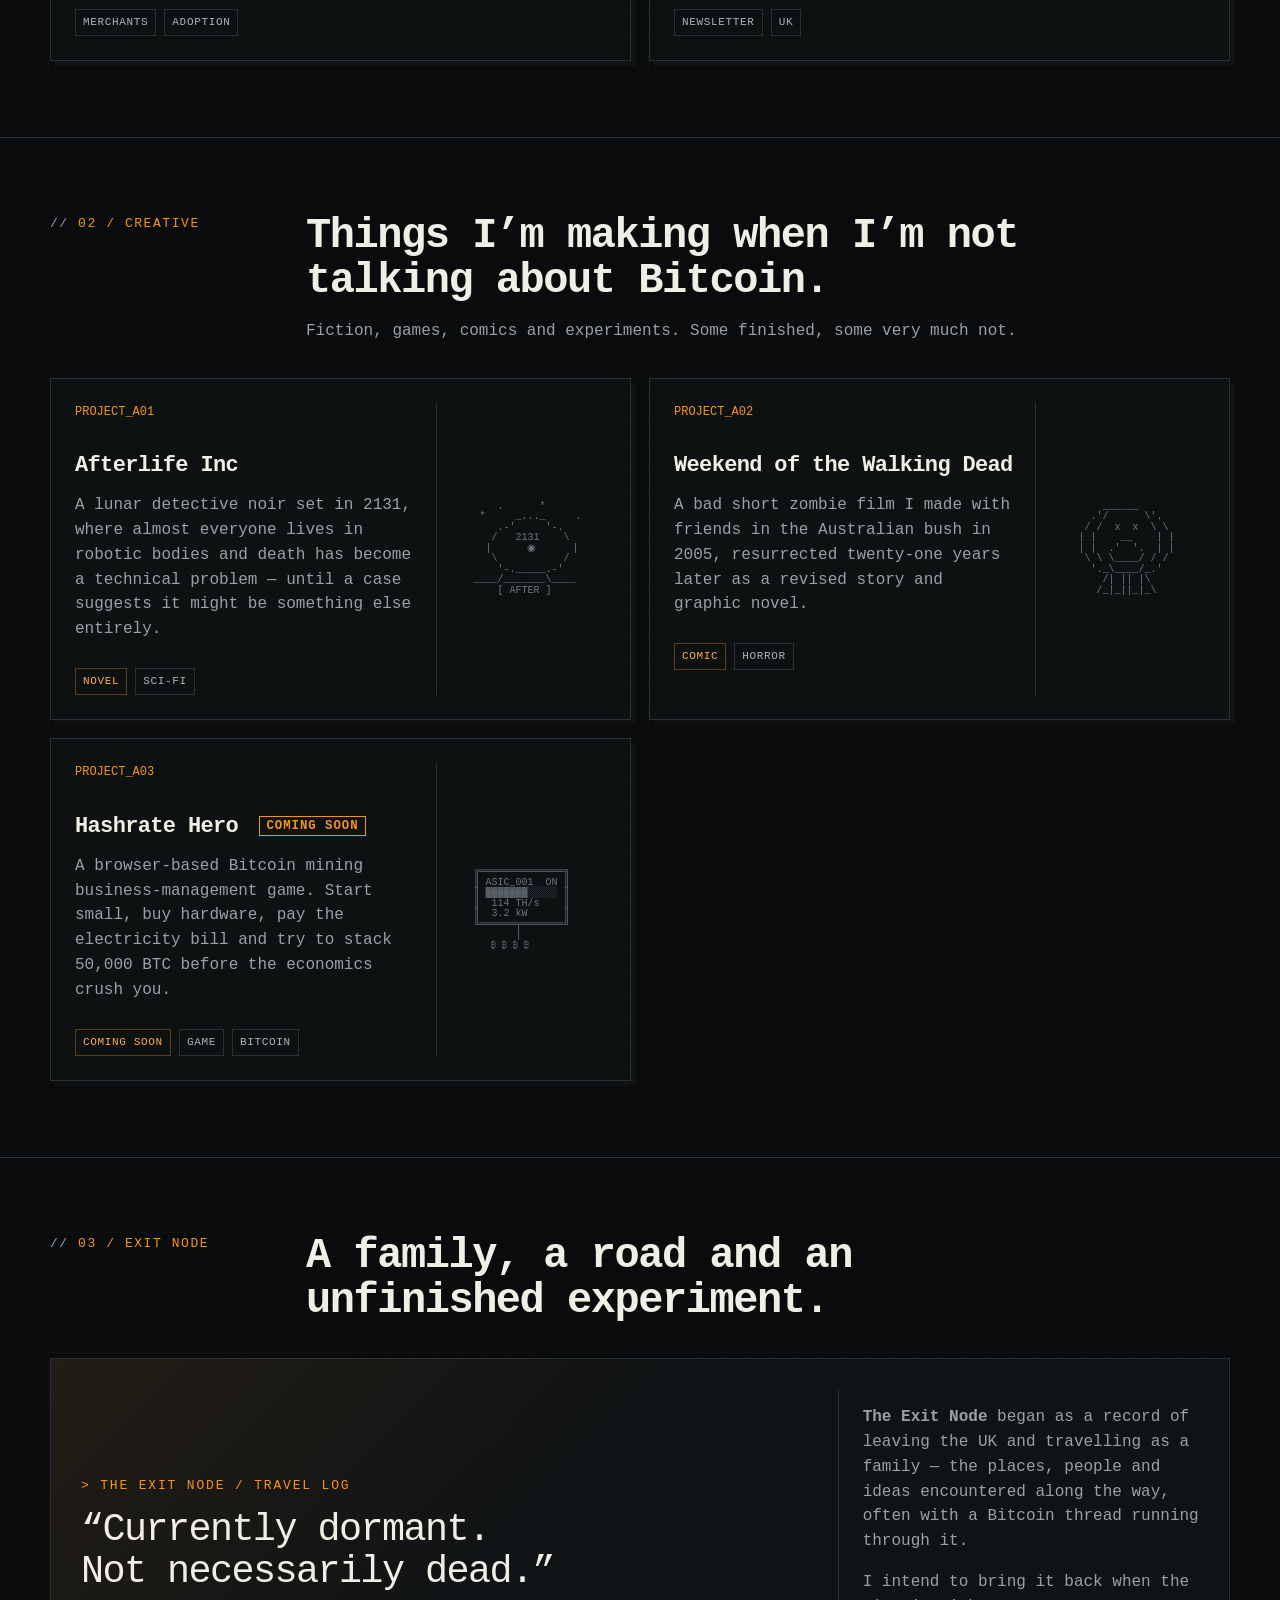
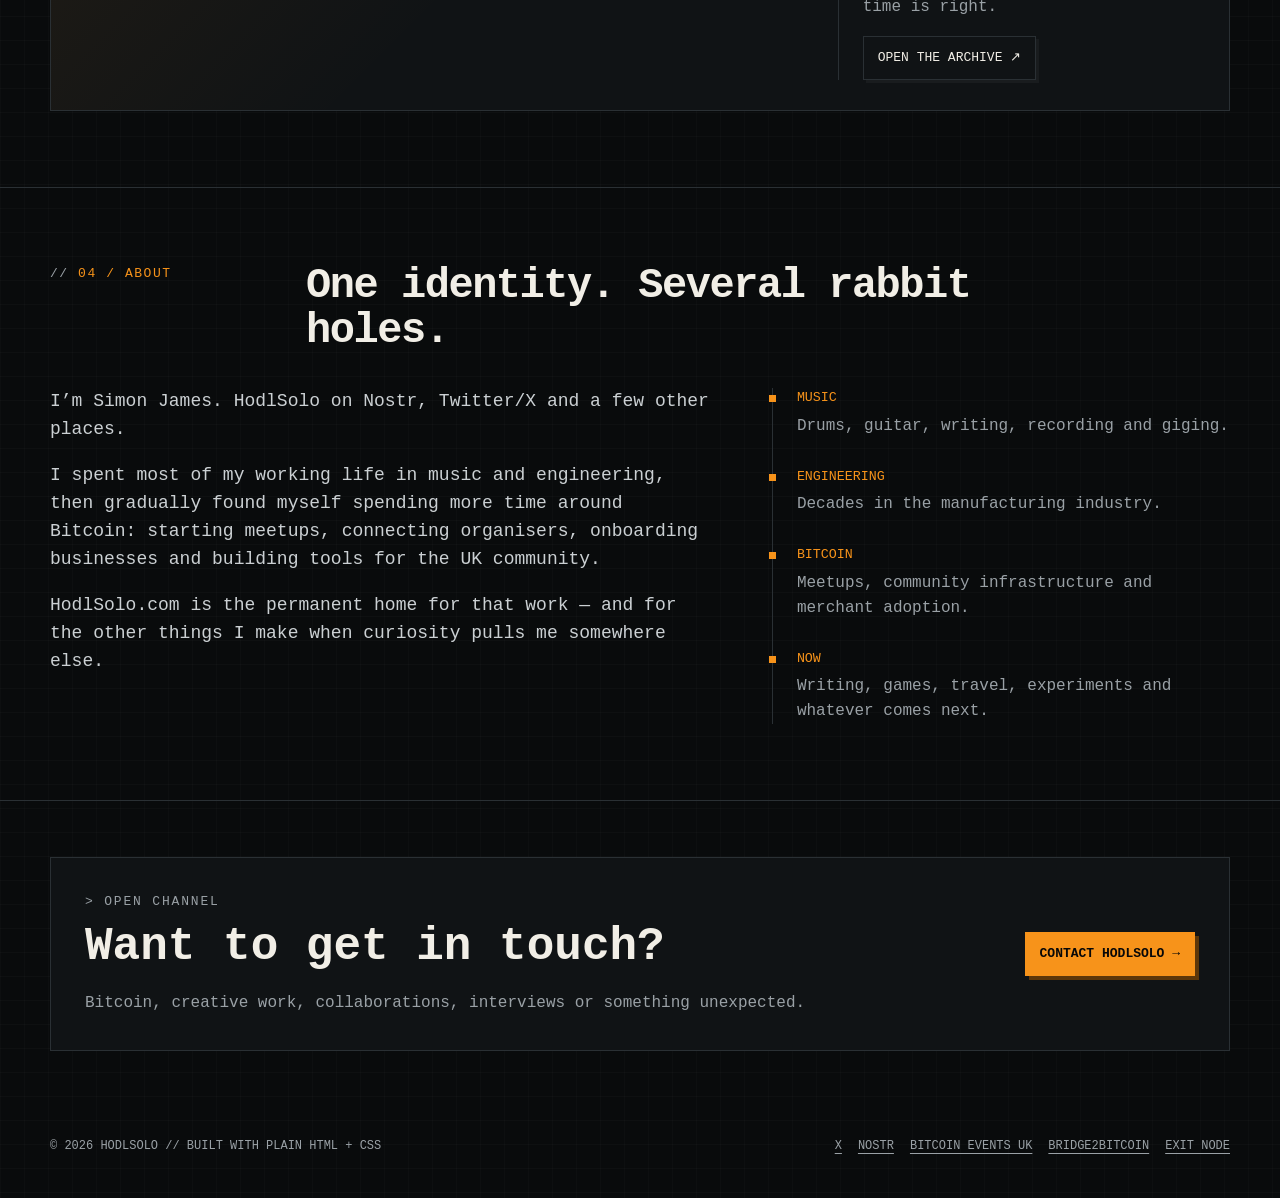
==== commit 674364d8: "Update index.html" ====
--- a/index.html
+++ b/index.html
@@ -48,7 +48,11 @@
           <div>
             <p class="eyebrow">PERSONAL NODE / ONLINE</p>
             <h1>Bitcoin. Stories.<br><span>Strange things.</span></h1>
-            <p class="hero-copy">I’m Simon James, also known online as HodlSolo. I’ve spent years helping grow the UK Bitcoin community. Now I’m also writing fiction, making games, and building whatever seems interesting.</p>
+            <p class="hero-copy">I’m Simon James — HodlSolo on Twitter/X, Nostr, and elsewhere.
+
+Since 2022, I’ve been active in the UK Bitcoin scene, helping grow the community and onboard businesses.
+
+I also love creating — music, filmmaking, writing, and whatever comes next. This site is where I bring those projects together.</p>
             <div class="hero-actions">
               <a class="button primary" href="#creative">EXPLORE THE WORK ↓</a>
               <a class="button" href="https://x.com/HodlSolo" rel="me noopener" target="_blank">@HODLSOLO ON X ↗</a>
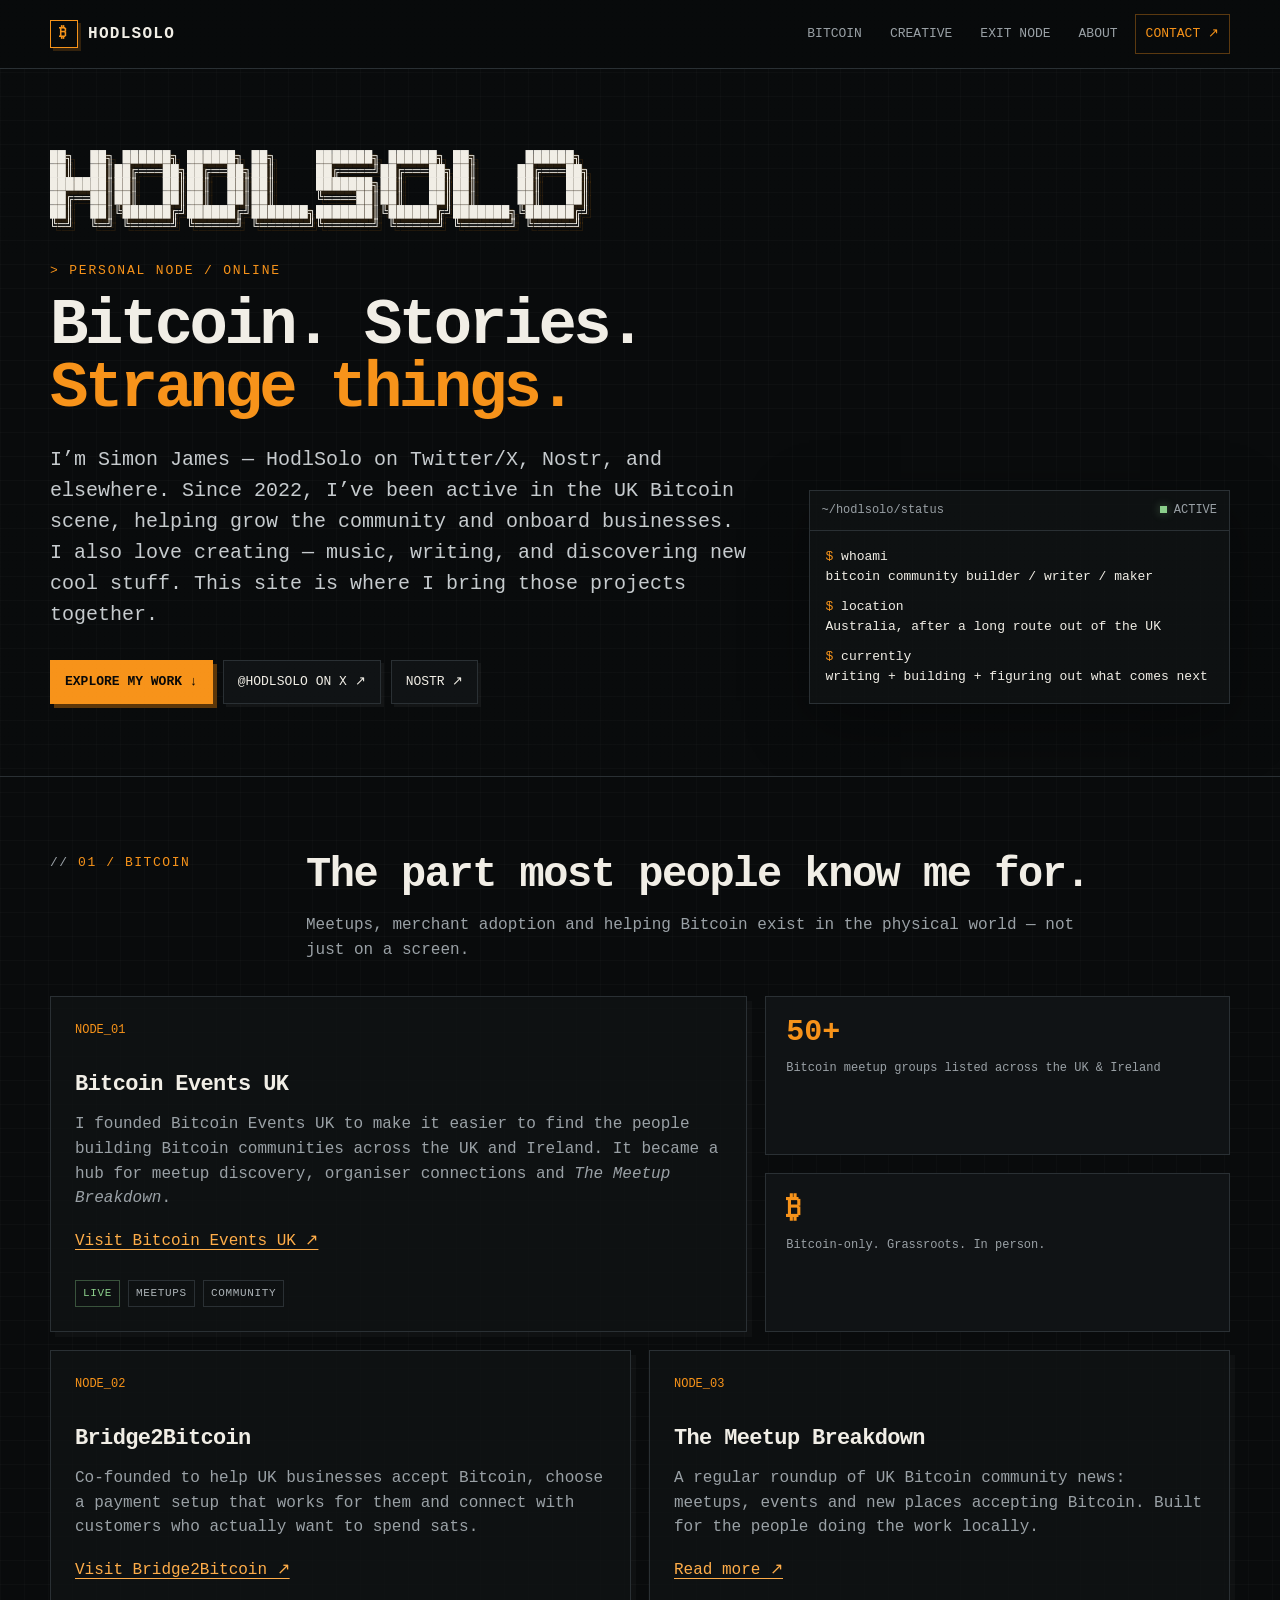
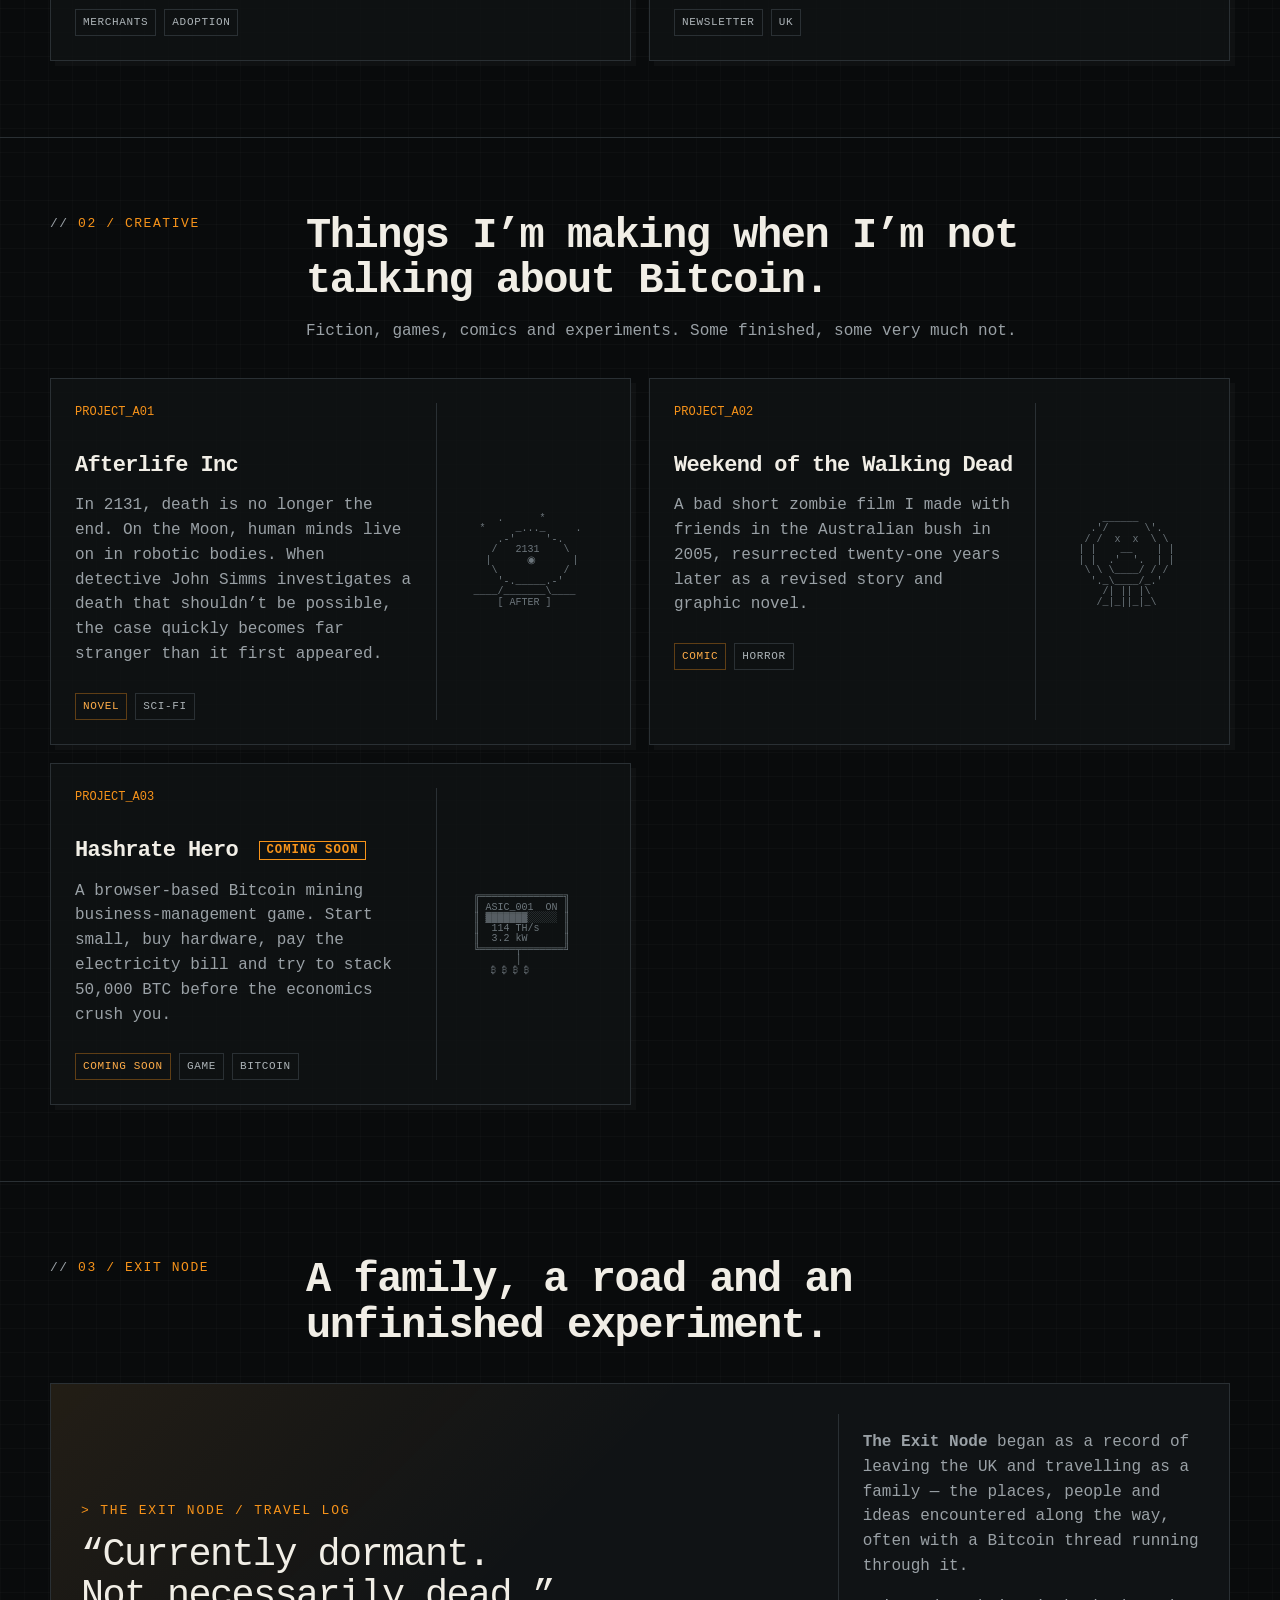
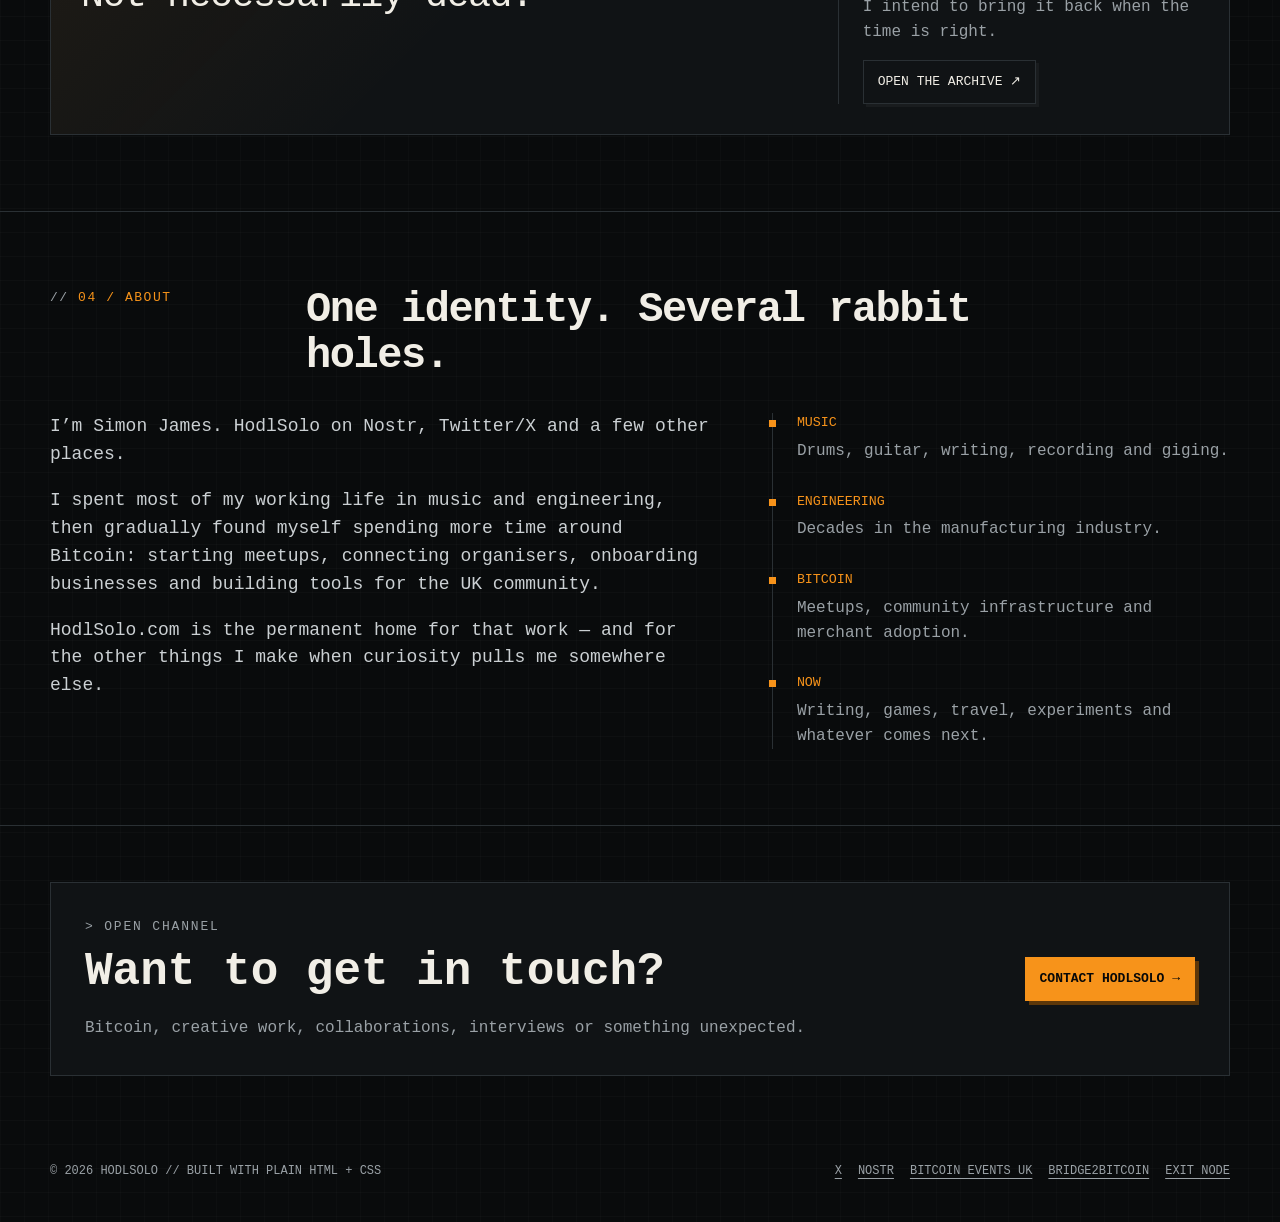
==== commit e49129d1: "Update index.html" ====
--- a/index.html
+++ b/index.html
@@ -3,7 +3,7 @@
 <head>
   <meta charset="utf-8">
   <meta name="viewport" content="width=device-width, initial-scale=1">
-  <title>HodlSolo — Bitcoin. Stories. Strange Things.</title>
+  <title>HodlSolo — Bitcoin & Other Things.</title>
   <meta name="description" content="HodlSolo — Bitcoin community builder, writer and maker. Founder of Bitcoin Events UK, co-founder of Bridge2Bitcoin, and creator of Afterlife Inc, Hashrate Hero and more.">
   <meta name="theme-color" content="#090b0c">
   <meta property="og:title" content="HodlSolo — Bitcoin. Stories. Strange Things.">
@@ -52,9 +52,9 @@
 
 Since 2022, I’ve been active in the UK Bitcoin scene, helping grow the community and onboard businesses.
 
-I also love creating — music, filmmaking, writing, and whatever comes next. This site is where I bring those projects together.</p>
+I also love creating — music, writing, and discovering new cool stuff. This site is where I bring those projects together.</p>
             <div class="hero-actions">
-              <a class="button primary" href="#creative">EXPLORE THE WORK ↓</a>
+              <a class="button primary" href="#creative">EXPLORE MY WORK ↓</a>
               <a class="button" href="https://x.com/HodlSolo" rel="me noopener" target="_blank">@HODLSOLO ON X ↗</a>
               <a class="button" href="https://njump.me/npub1f69t2s7uzljr626ctm0k3mufx5vlv4a2jqwac0w0gxwghp4w5zpq0jva3d" rel="me noopener" target="_blank">NOSTR ↗</a>
             </div>
@@ -129,7 +129,7 @@
             <div>
               <div class="card-index">PROJECT_A01</div>
               <h3>Afterlife Inc</h3>
-              <p>A lunar detective noir set in 2131, where almost everyone lives in robotic bodies and death has become a technical problem — until a case suggests it might be something else entirely.</p>
+              <p>In 2131, death is no longer the end. On the Moon, human minds live on in robotic bodies. When detective John Simms investigates a death that shouldn’t be possible, the case quickly becomes far stranger than it first appeared.</p>
               <div class="card-footer"><span class="tag orange">NOVEL</span><span class="tag">SCI-FI</span></div>
             </div>
 <pre class="ascii-art" aria-hidden="true">      .      *
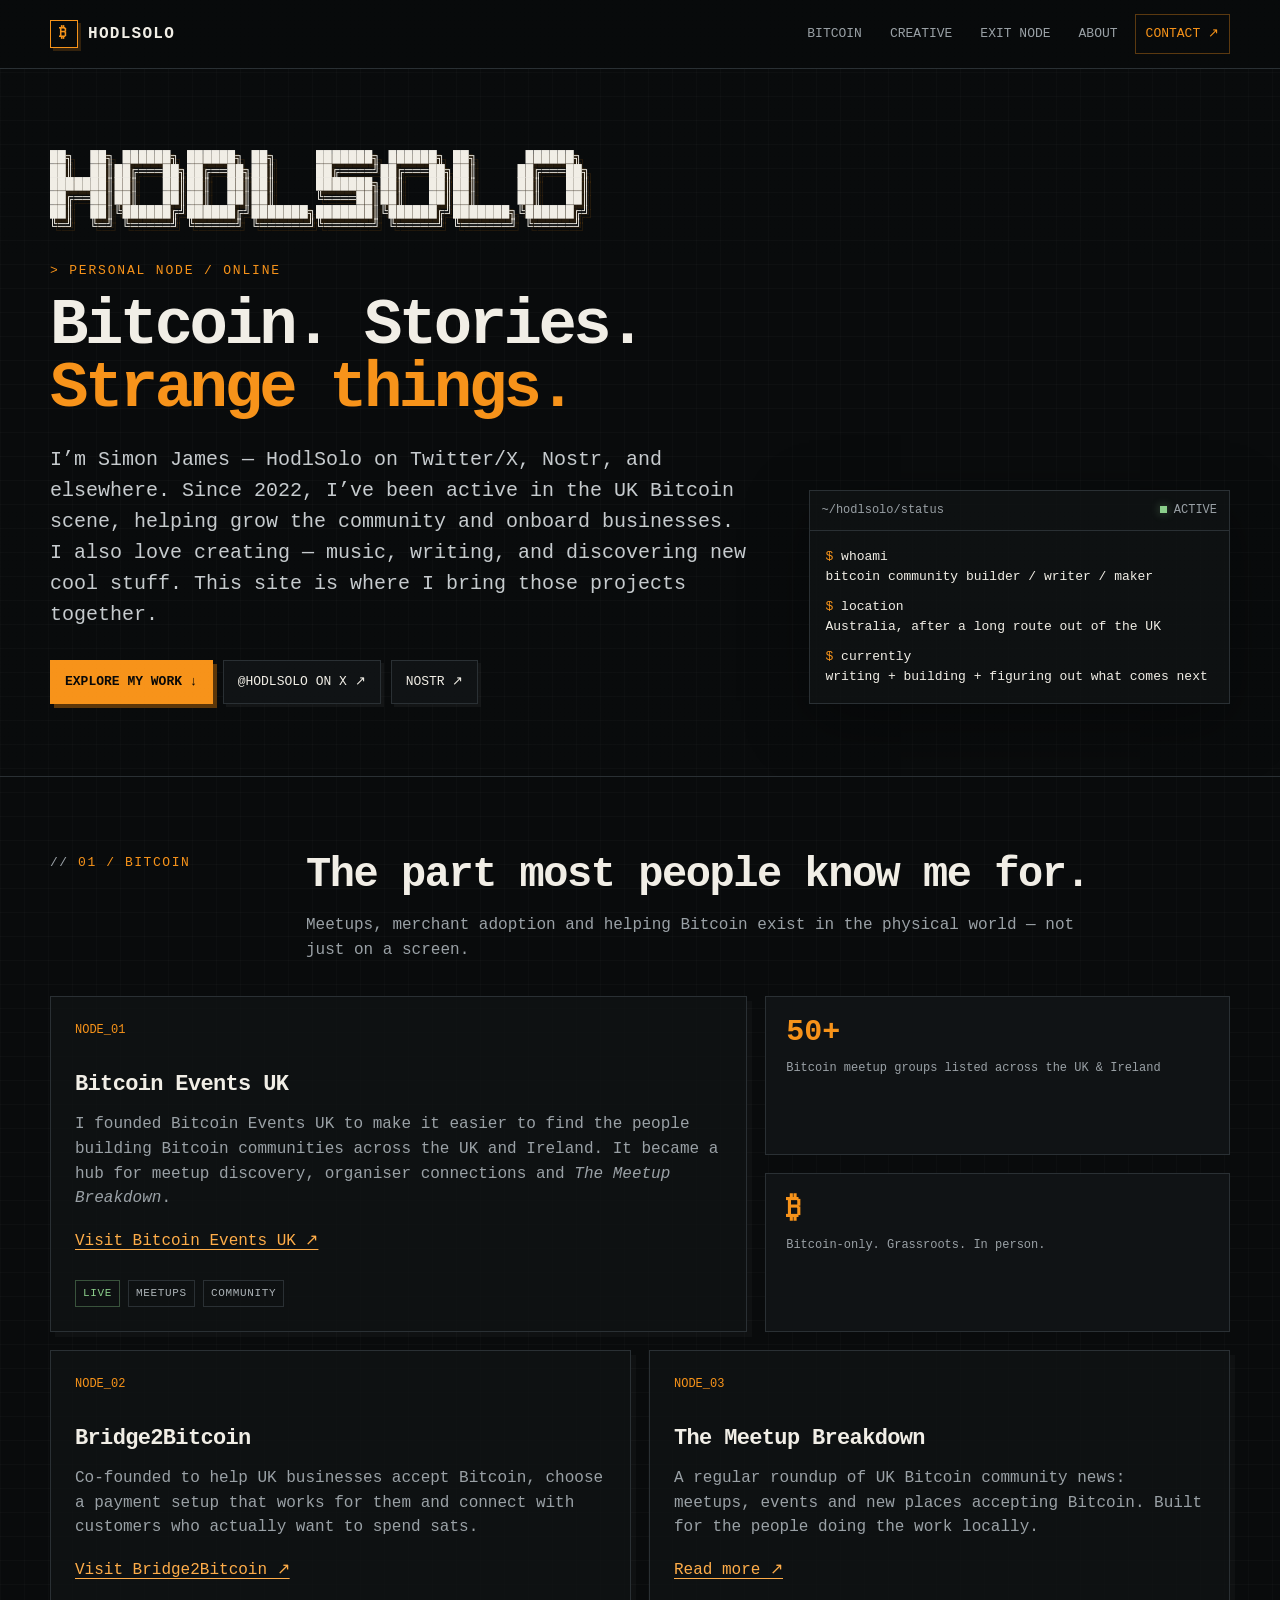
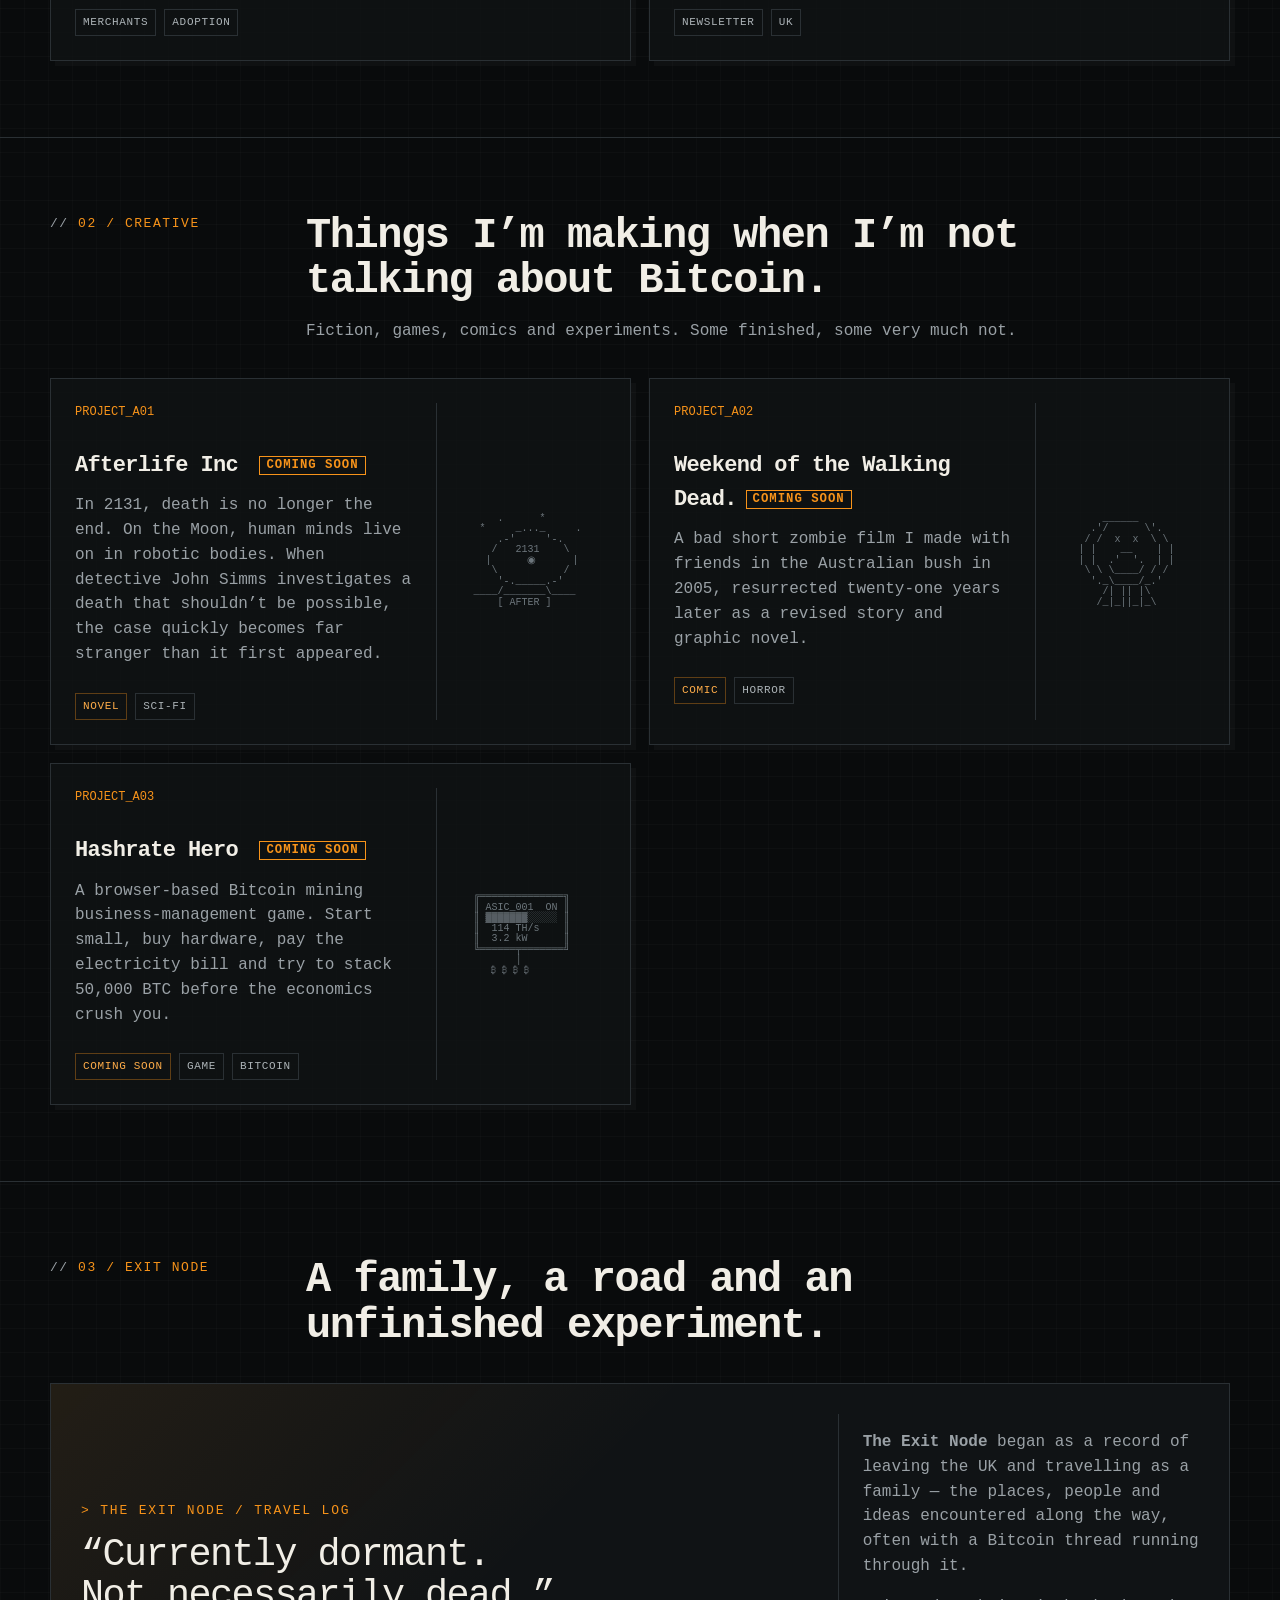
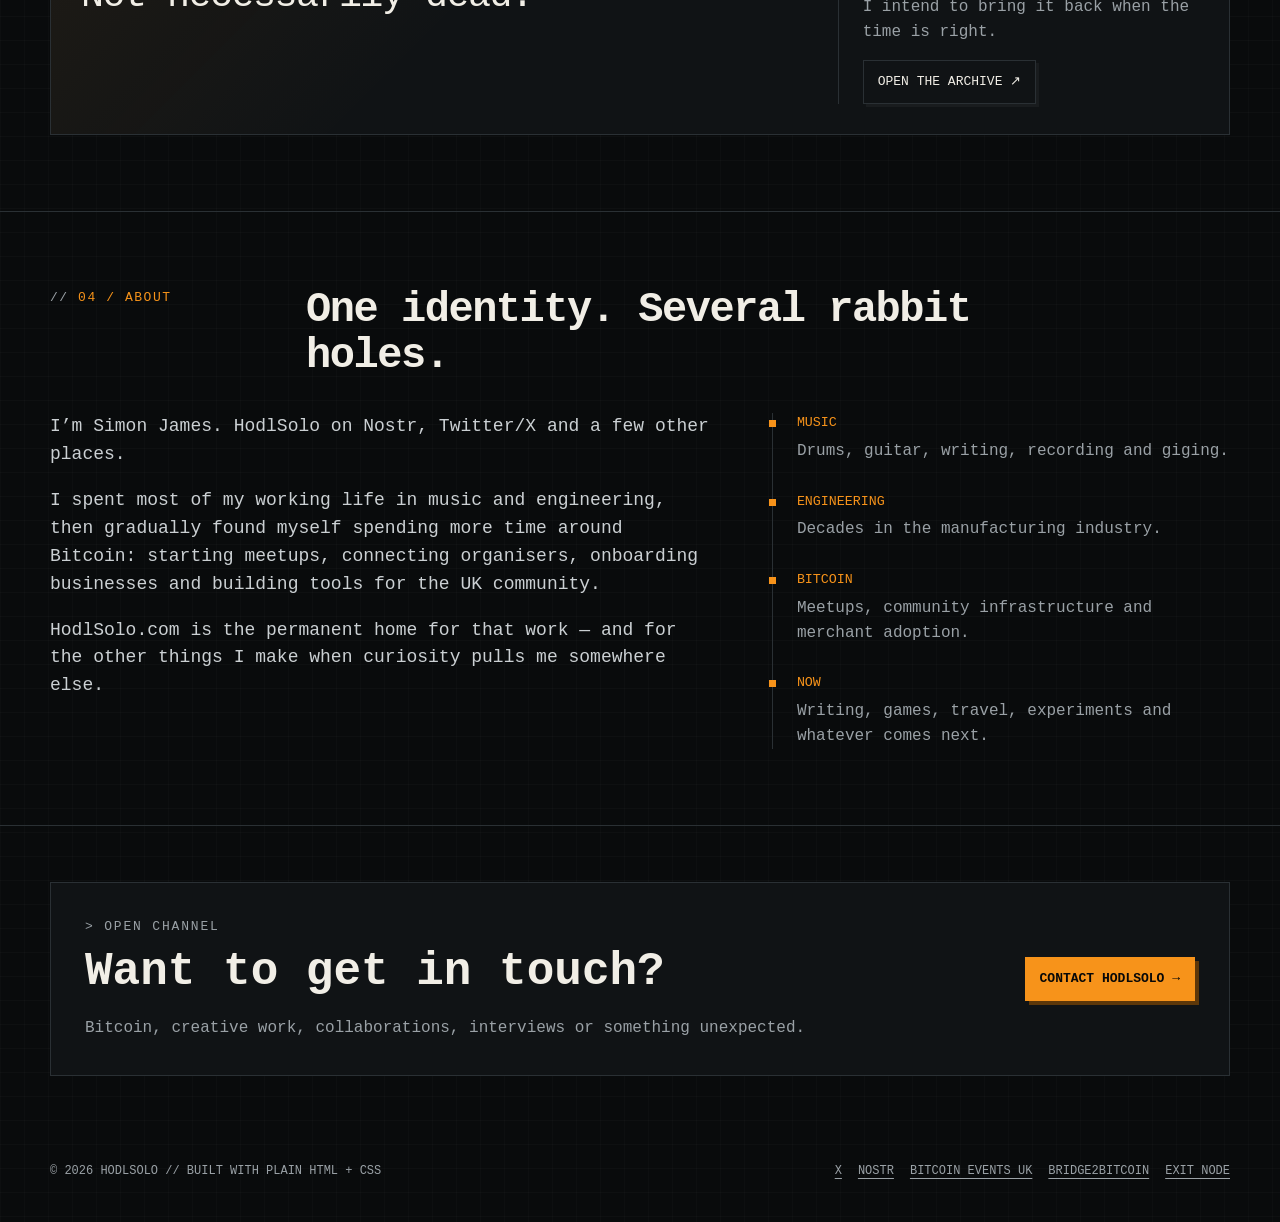
==== commit f418464c: "Update index.html" ====
--- a/index.html
+++ b/index.html
@@ -128,7 +128,7 @@
           <article class="card feature-card">
             <div>
               <div class="card-index">PROJECT_A01</div>
-              <h3>Afterlife Inc</h3>
+              <h3>Afterlife Inc <span class="status-inline">COMING SOON</span></h3>
               <p>In 2131, death is no longer the end. On the Moon, human minds live on in robotic bodies. When detective John Simms investigates a death that shouldn’t be possible, the case quickly becomes far stranger than it first appeared.</p>
               <div class="card-footer"><span class="tag orange">NOVEL</span><span class="tag">SCI-FI</span></div>
             </div>
@@ -146,7 +146,7 @@
           <article class="card feature-card">
             <div>
               <div class="card-index">PROJECT_A02</div>
-              <h3>Weekend of the Walking Dead</h3>
+              <h3>Weekend of the Walking Dead.<span class="status-inline">COMING SOON</span>   </h3>
               <p>A bad short zombie film I made with friends in the Australian bush in 2005, resurrected twenty-one years later as a revised story and graphic novel.</p>
               <div class="card-footer"><span class="tag orange">COMIC</span><span class="tag">HORROR</span></div>
             </div>
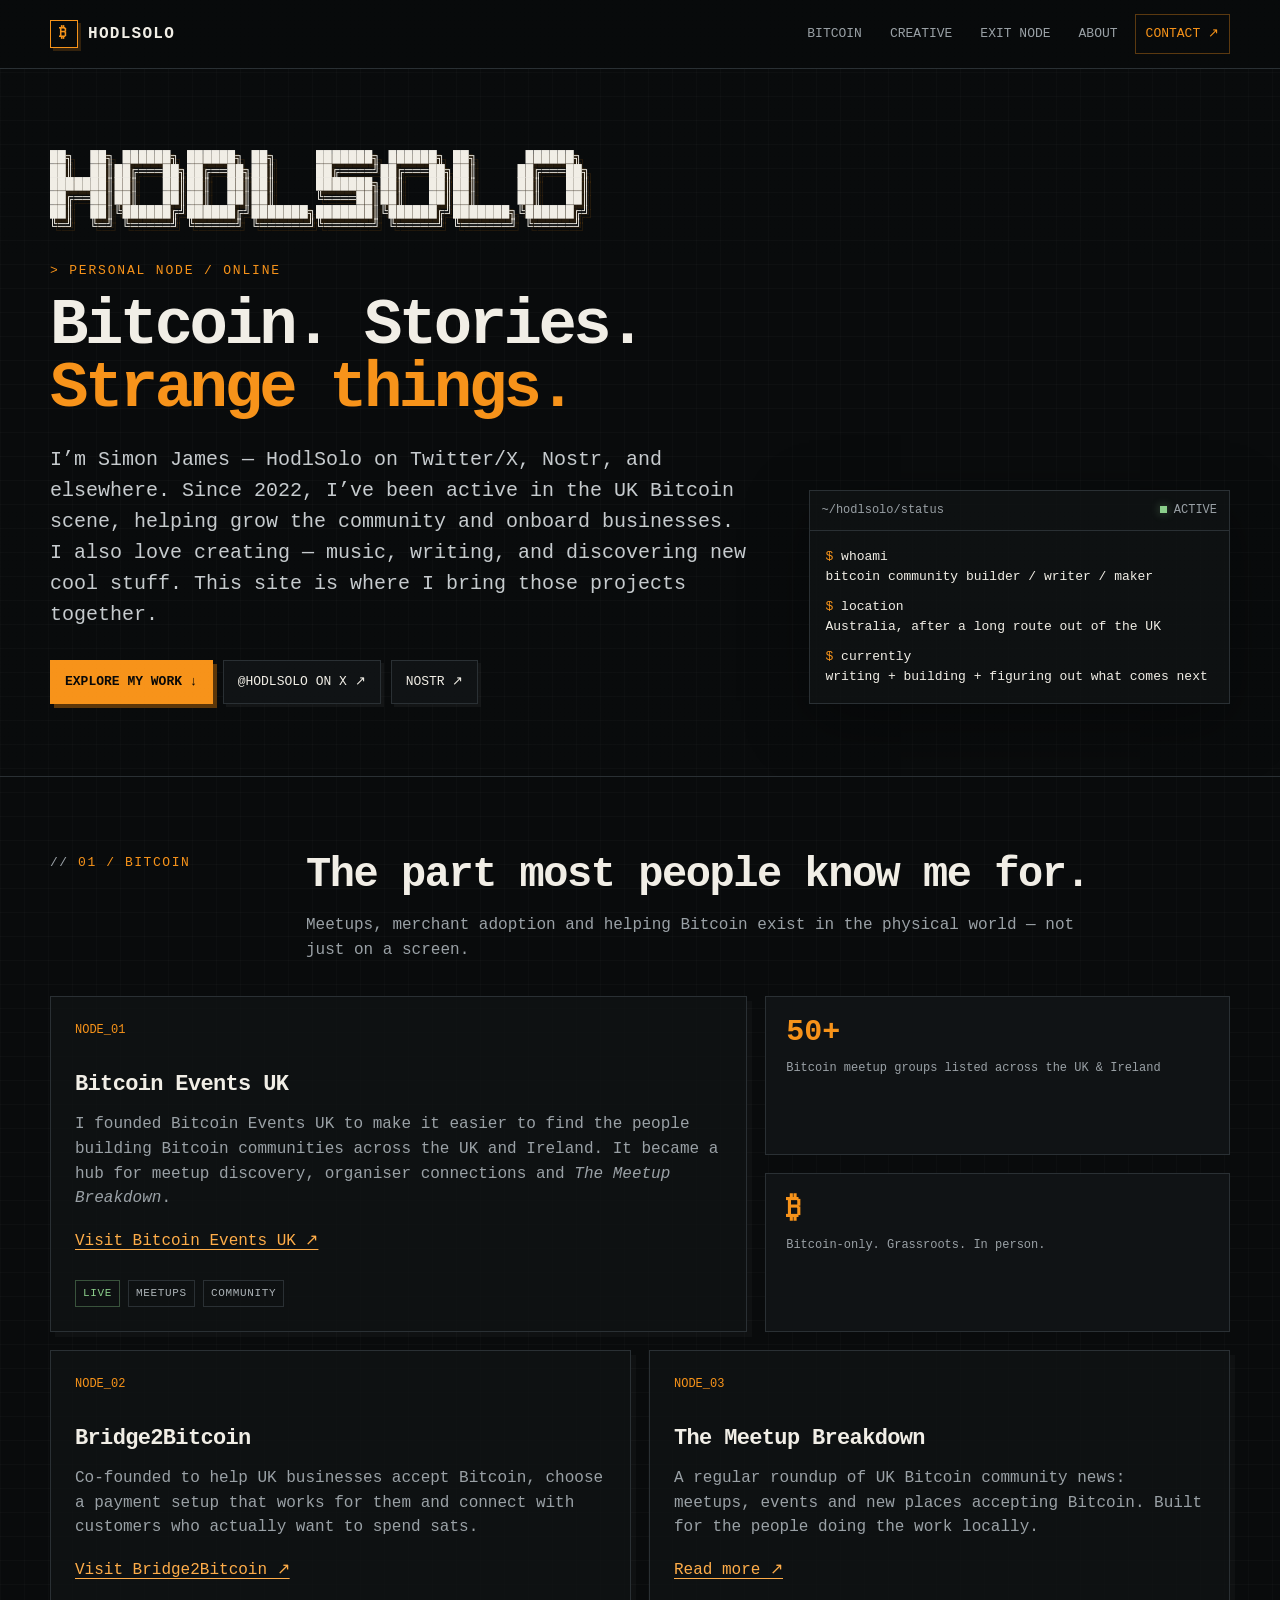
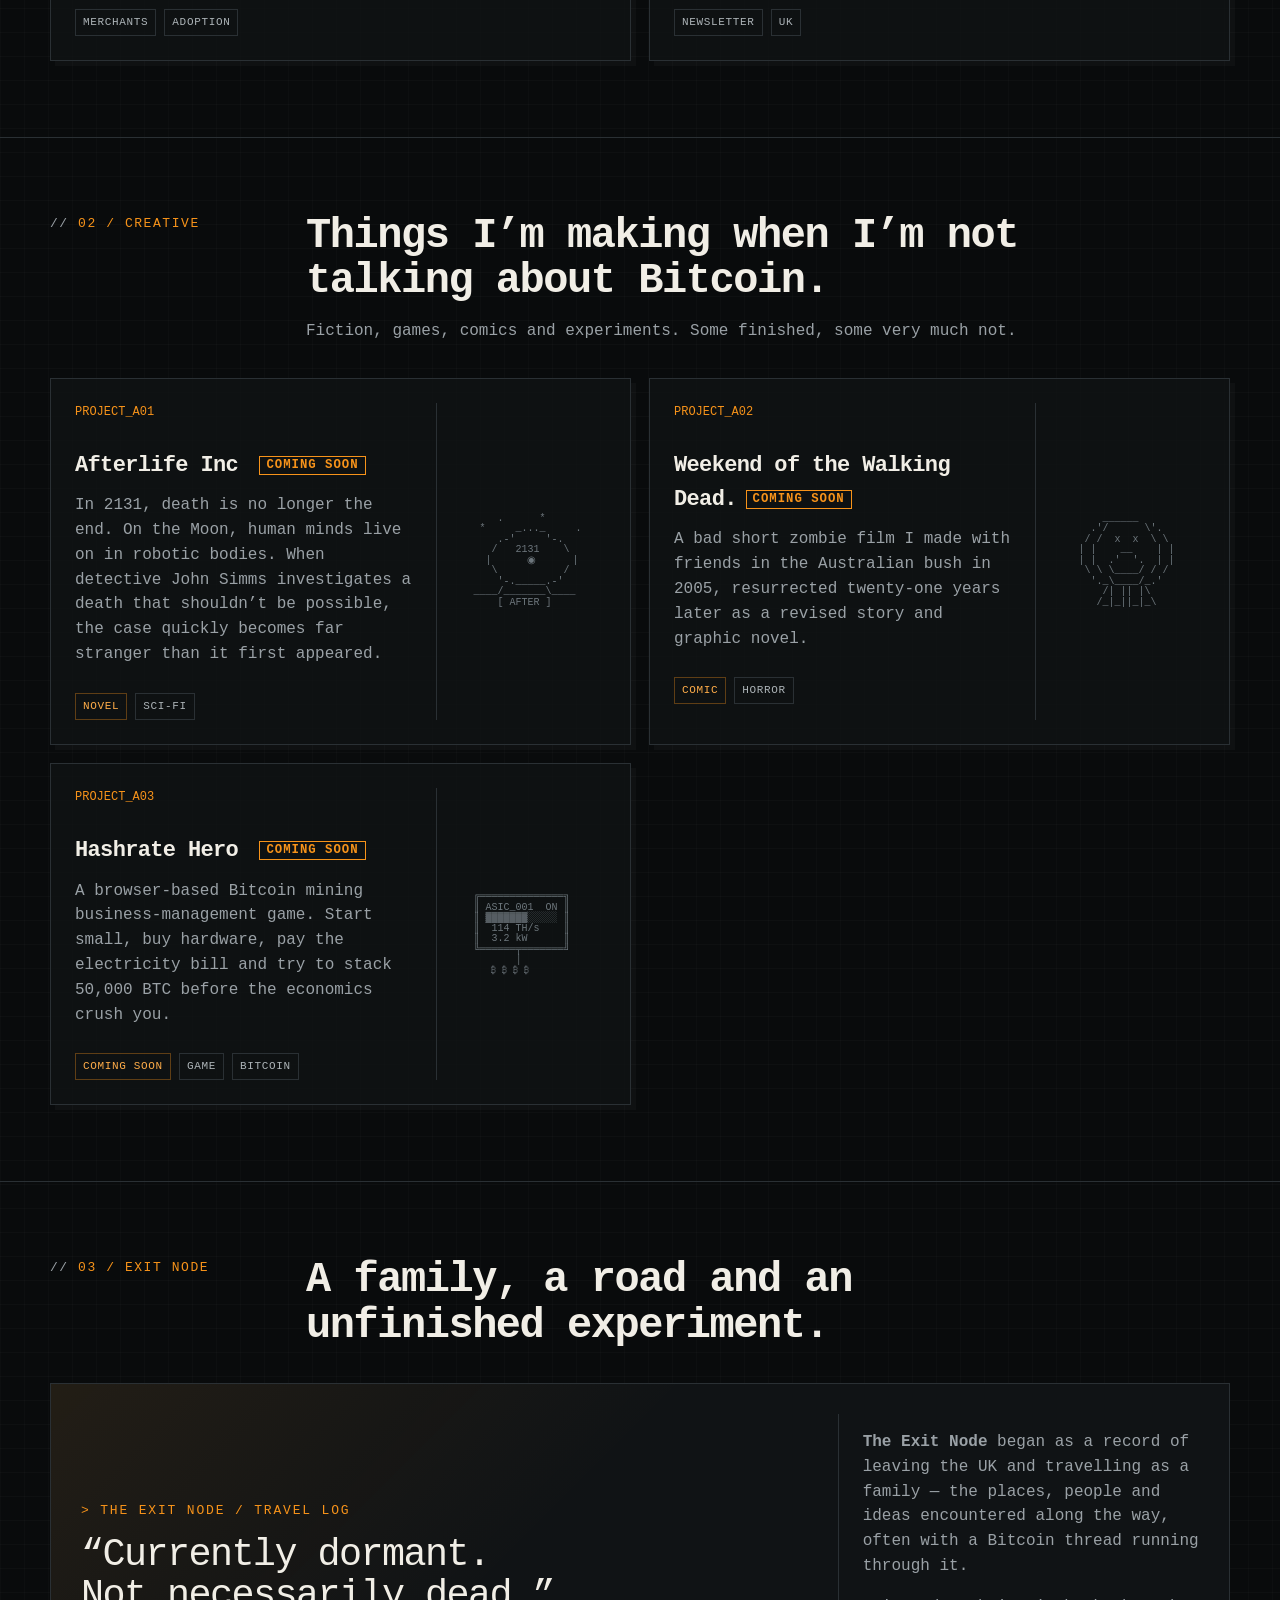
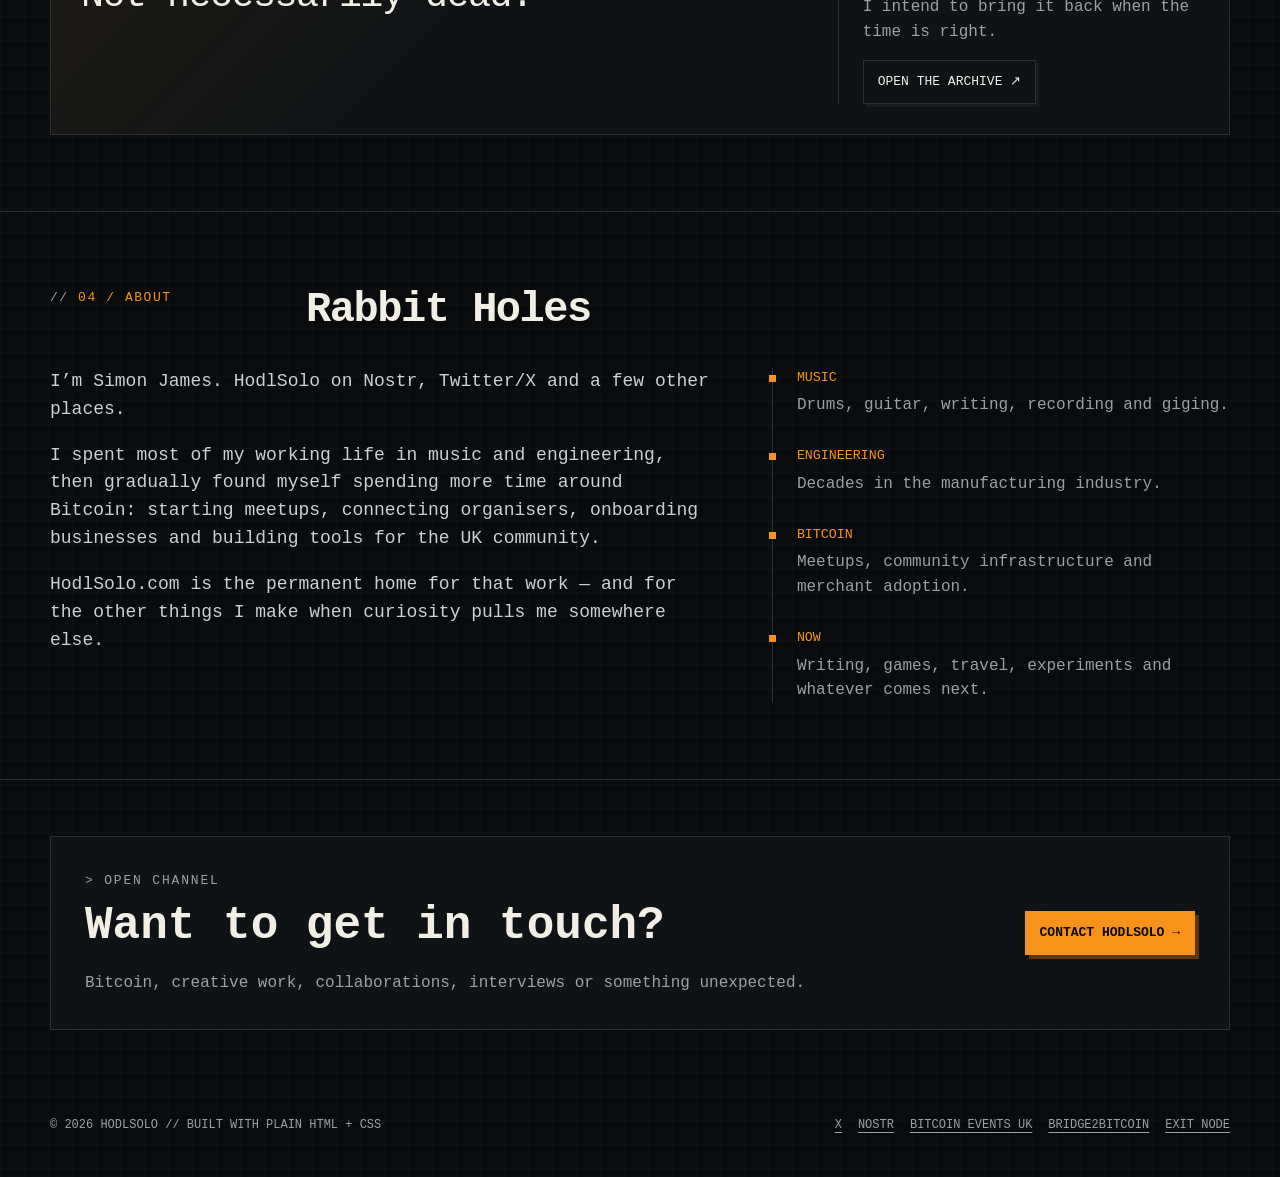
==== commit cdb17641: "Change About heading to Rabbit Holes" ====
--- a/index.html
+++ b/index.html
@@ -208,7 +208,7 @@
       <div class="shell">
         <div class="section-head">
           <p class="section-kicker">04 / ABOUT</p>
-          <div><h2 class="section-title">One identity. Several rabbit holes.</h2></div>
+          <div><h2 class="section-title">Rabbit Holes</h2></div>
         </div>
         <div class="about-grid">
           <div class="about-copy">
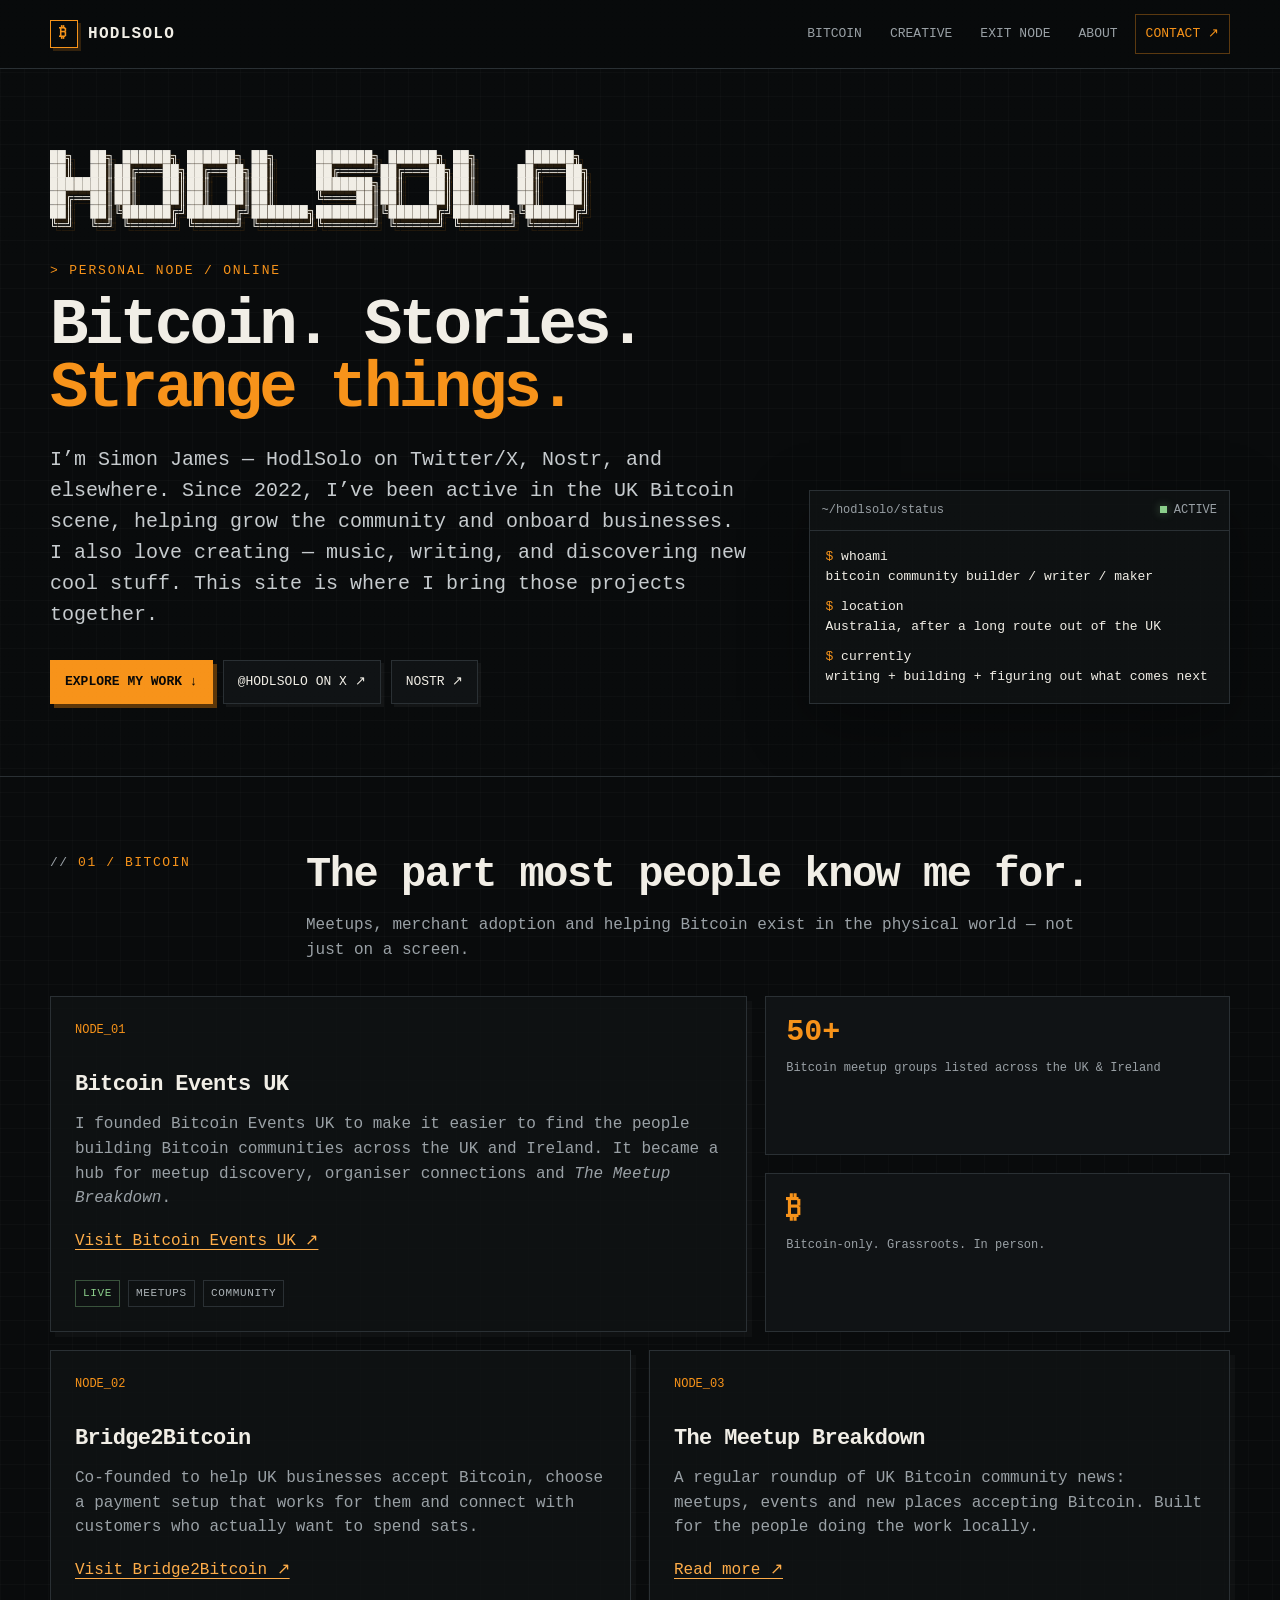
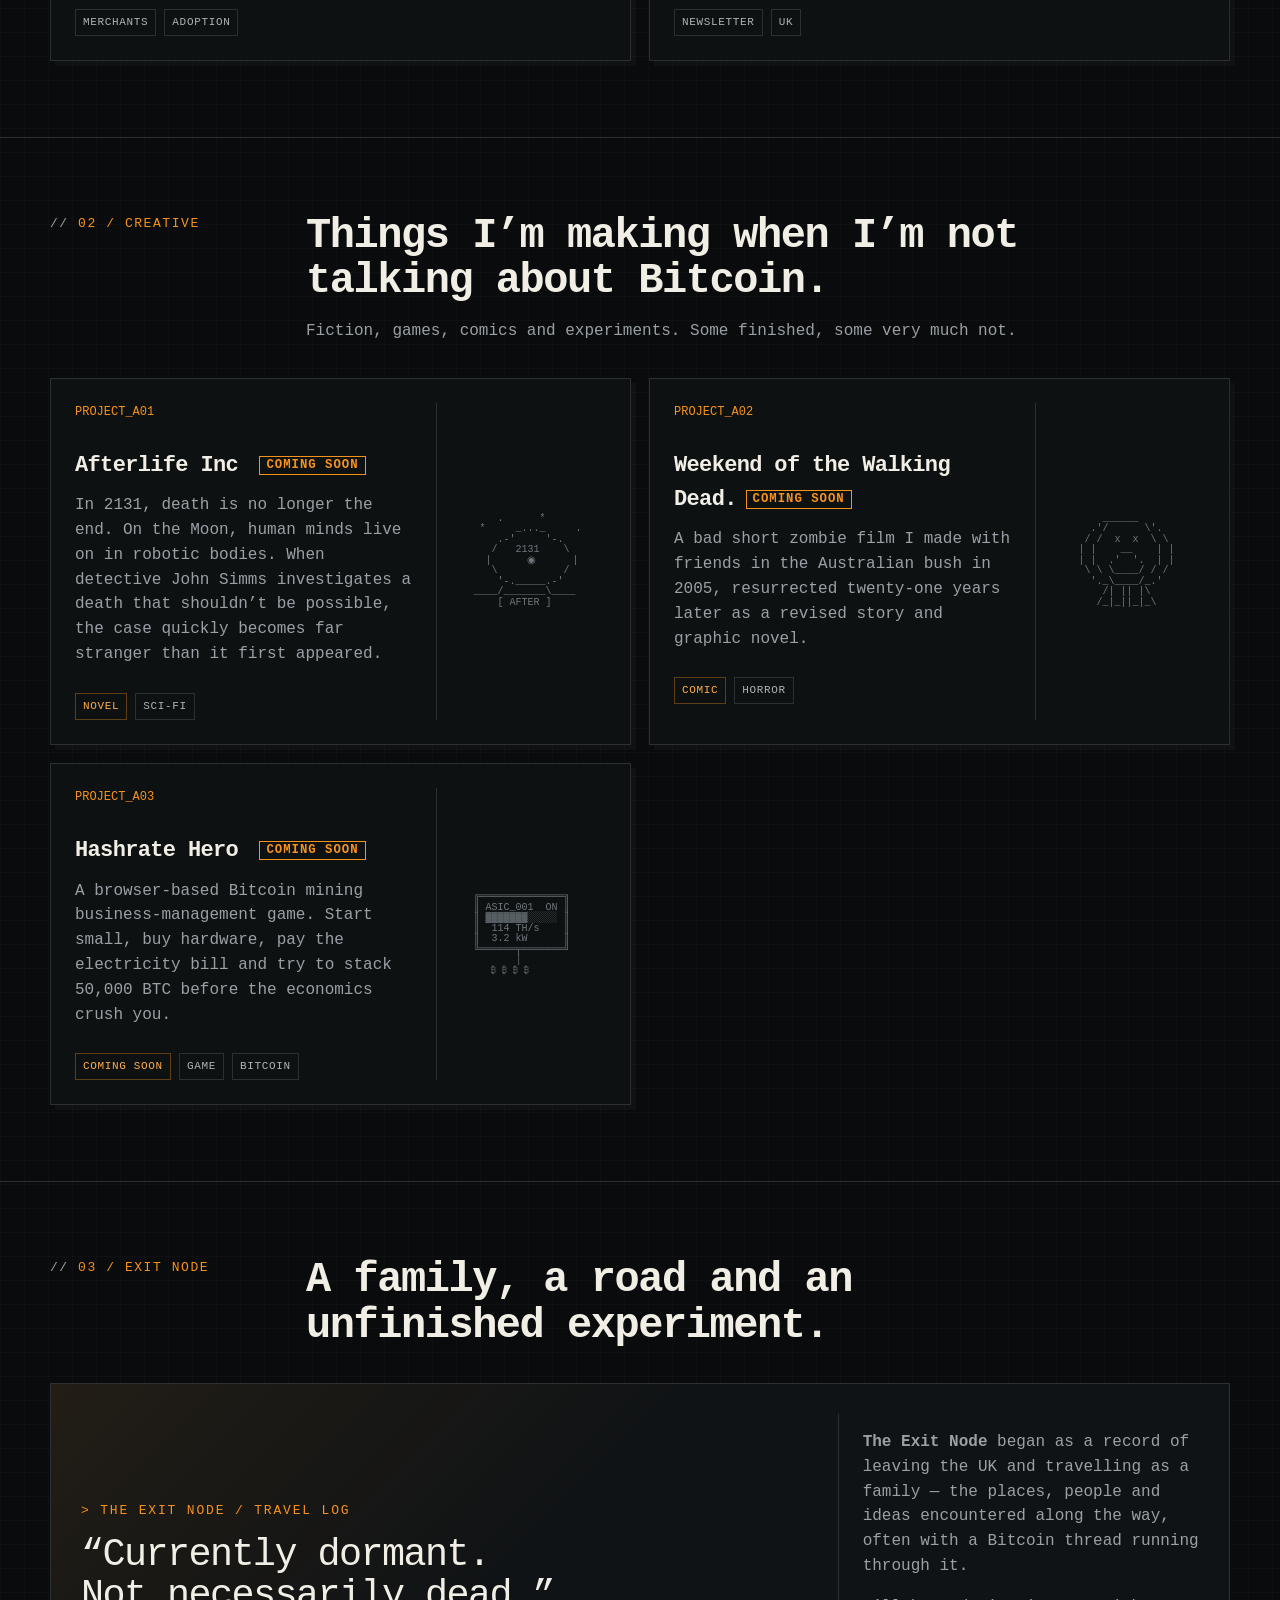
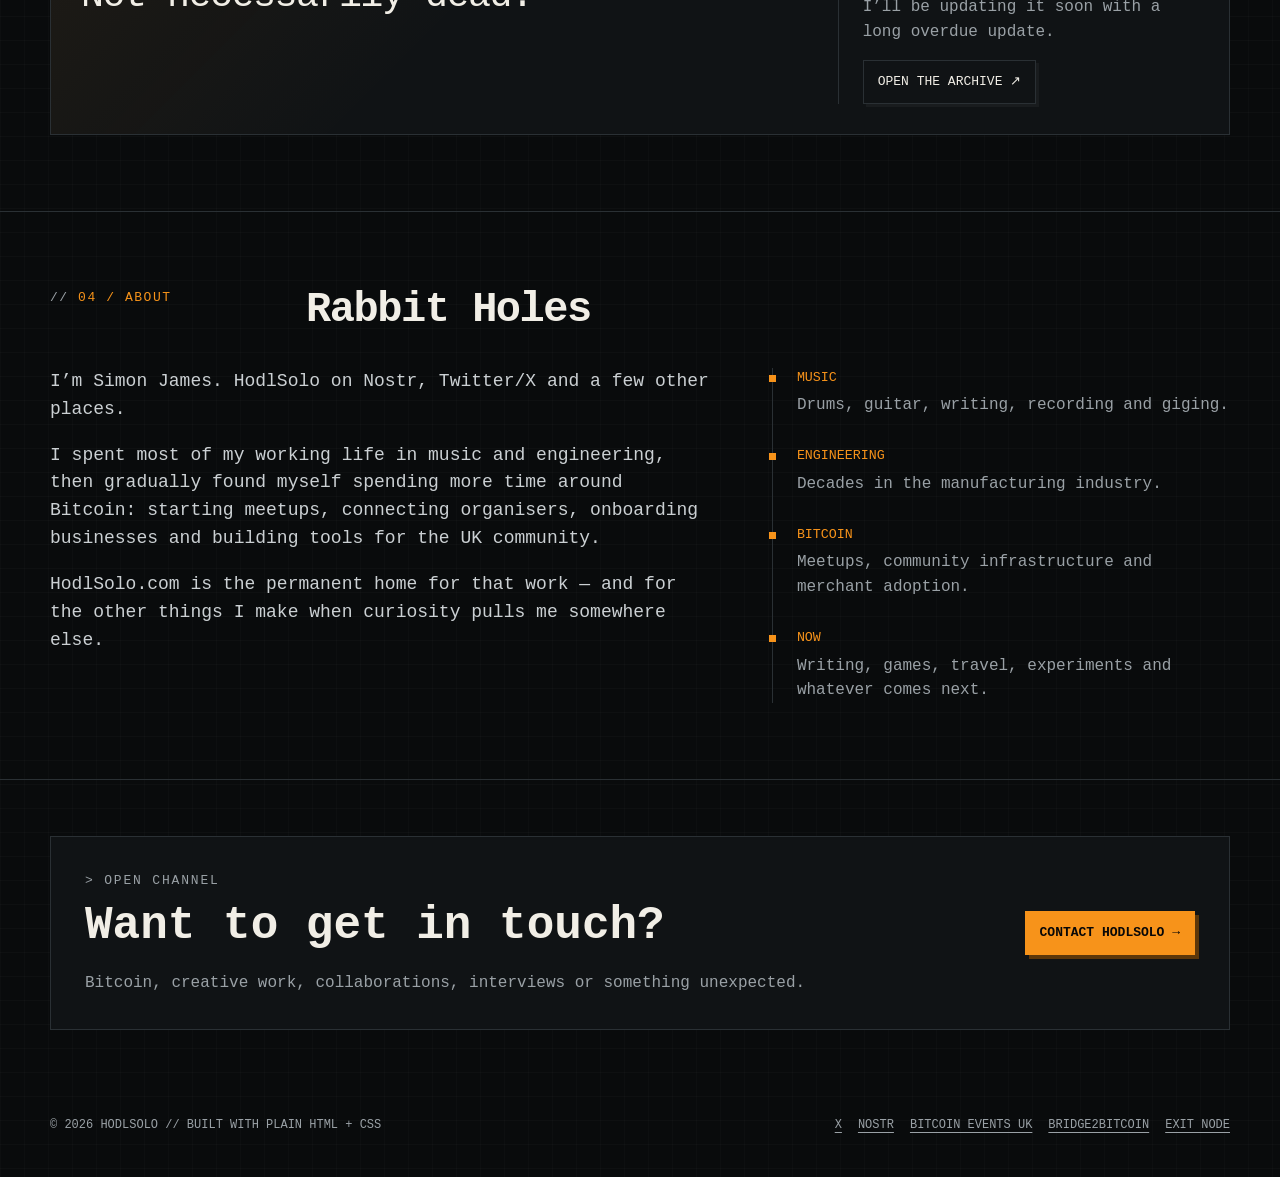
==== commit 6c323bba: "Update Exit Node status text" ====
--- a/index.html
+++ b/index.html
@@ -197,7 +197,7 @@
           </div>
           <div class="aside">
             <p><strong>The Exit Node</strong> began as a record of leaving the UK and travelling as a family — the places, people and ideas encountered along the way, often with a Bitcoin thread running through it.</p>
-            <p>I intend to bring it back when the time is right.</p>
+            <p>I’ll be updating it soon with a long overdue update.</p>
             <a class="button ghost" href="https://www.theexitnode.com/" target="_blank" rel="noopener">OPEN THE ARCHIVE ↗</a>
           </div>
         </div>
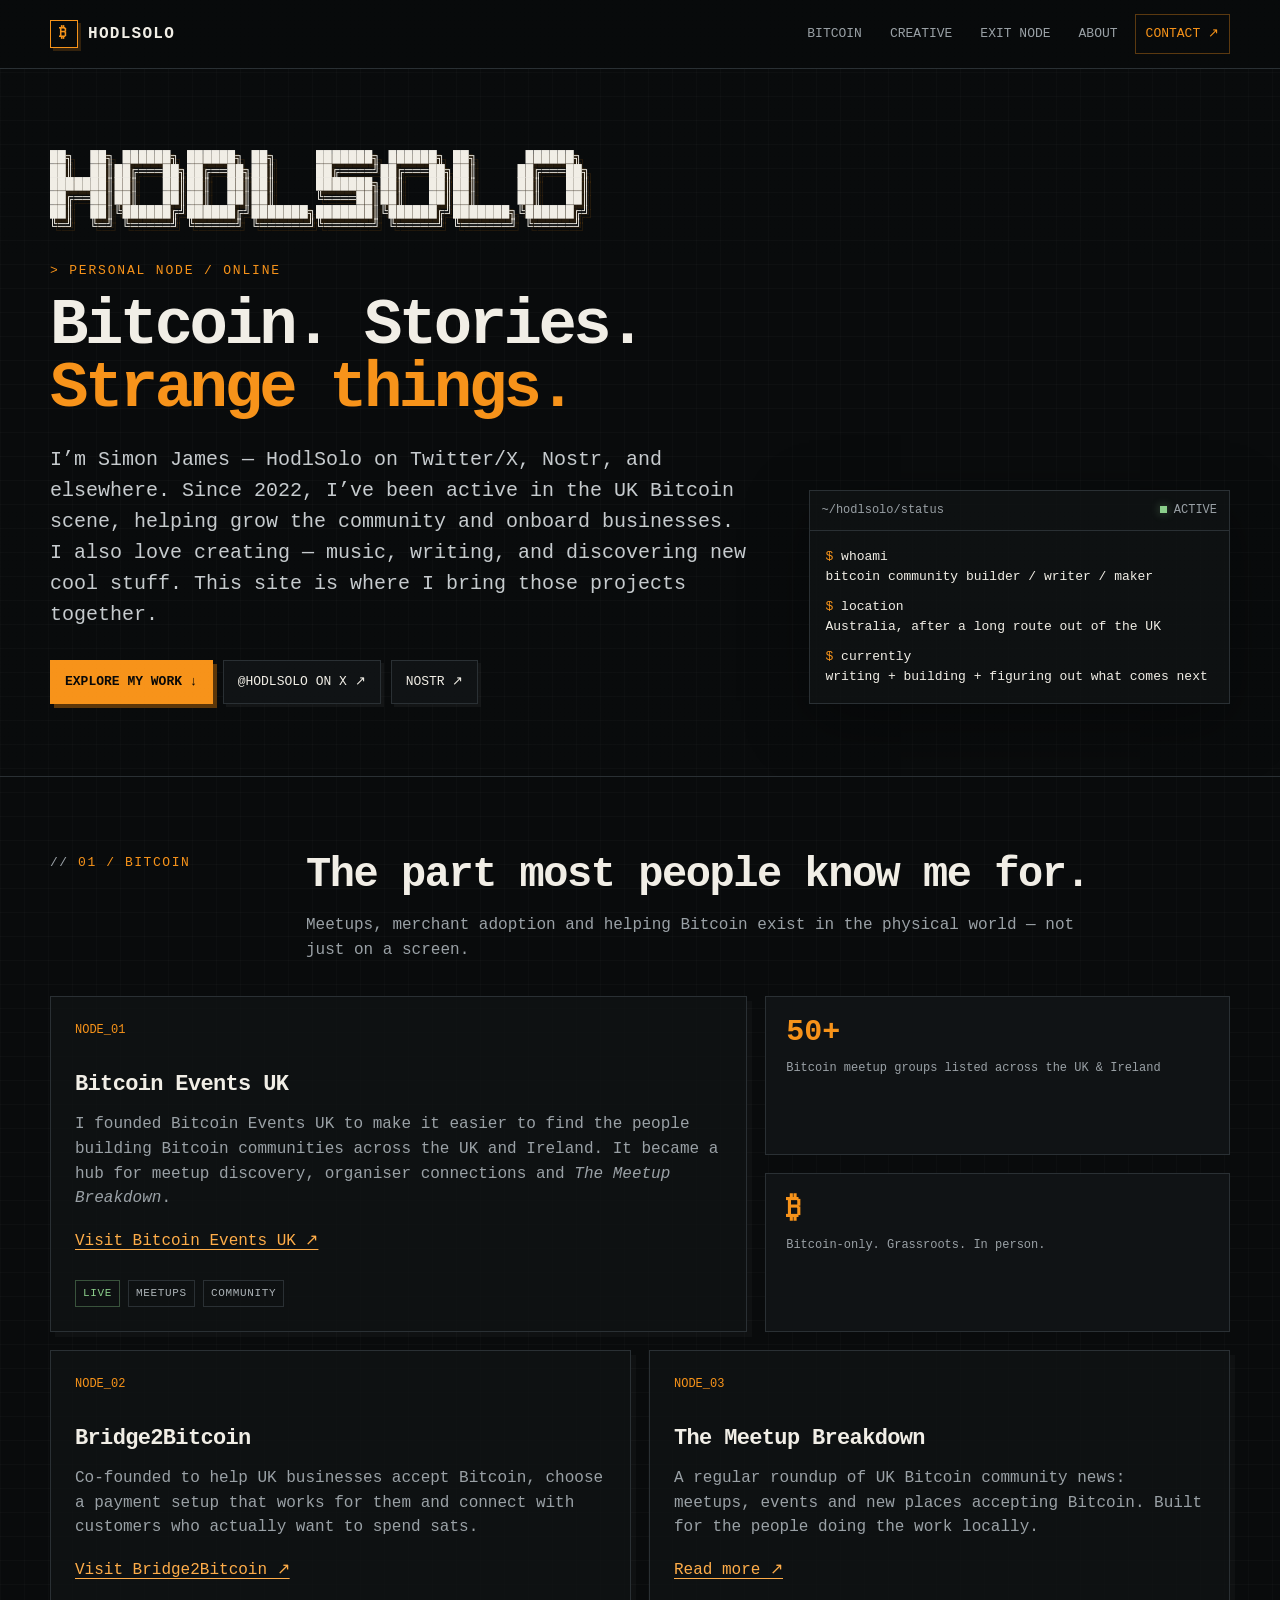
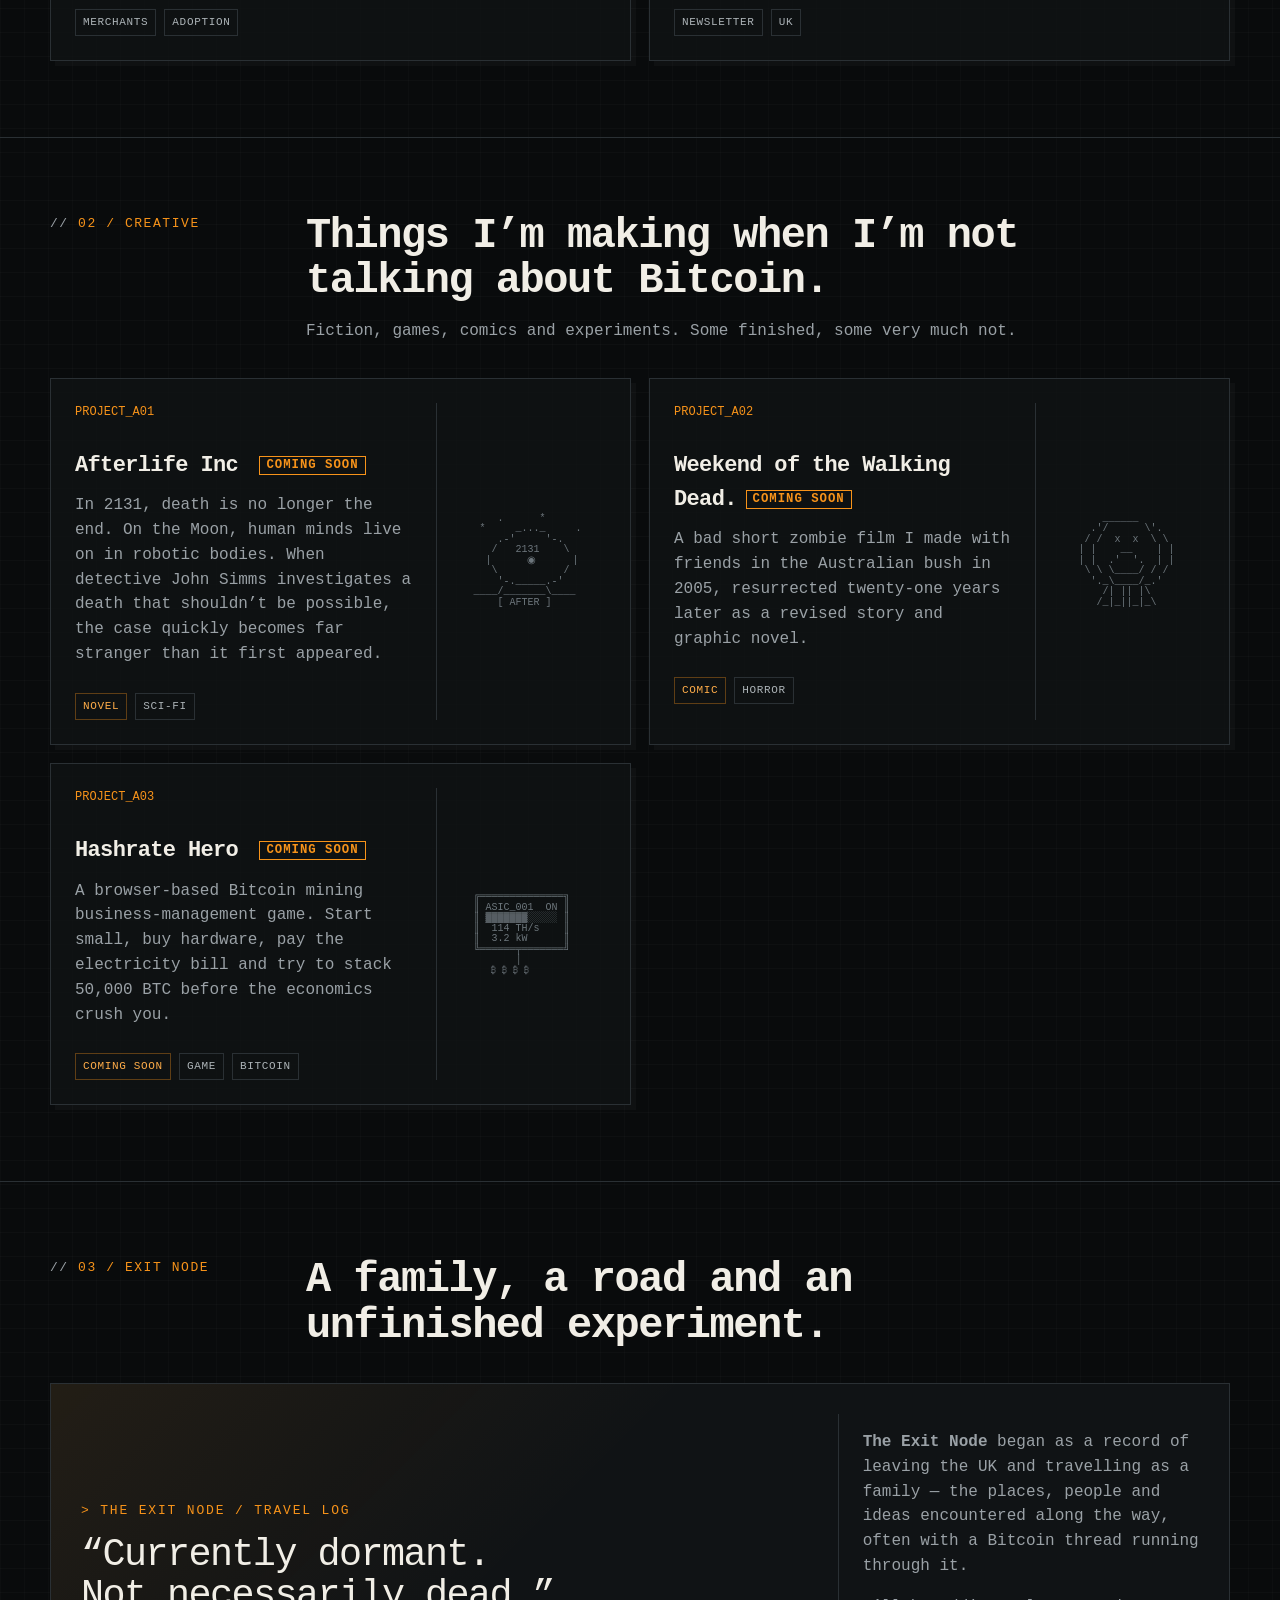
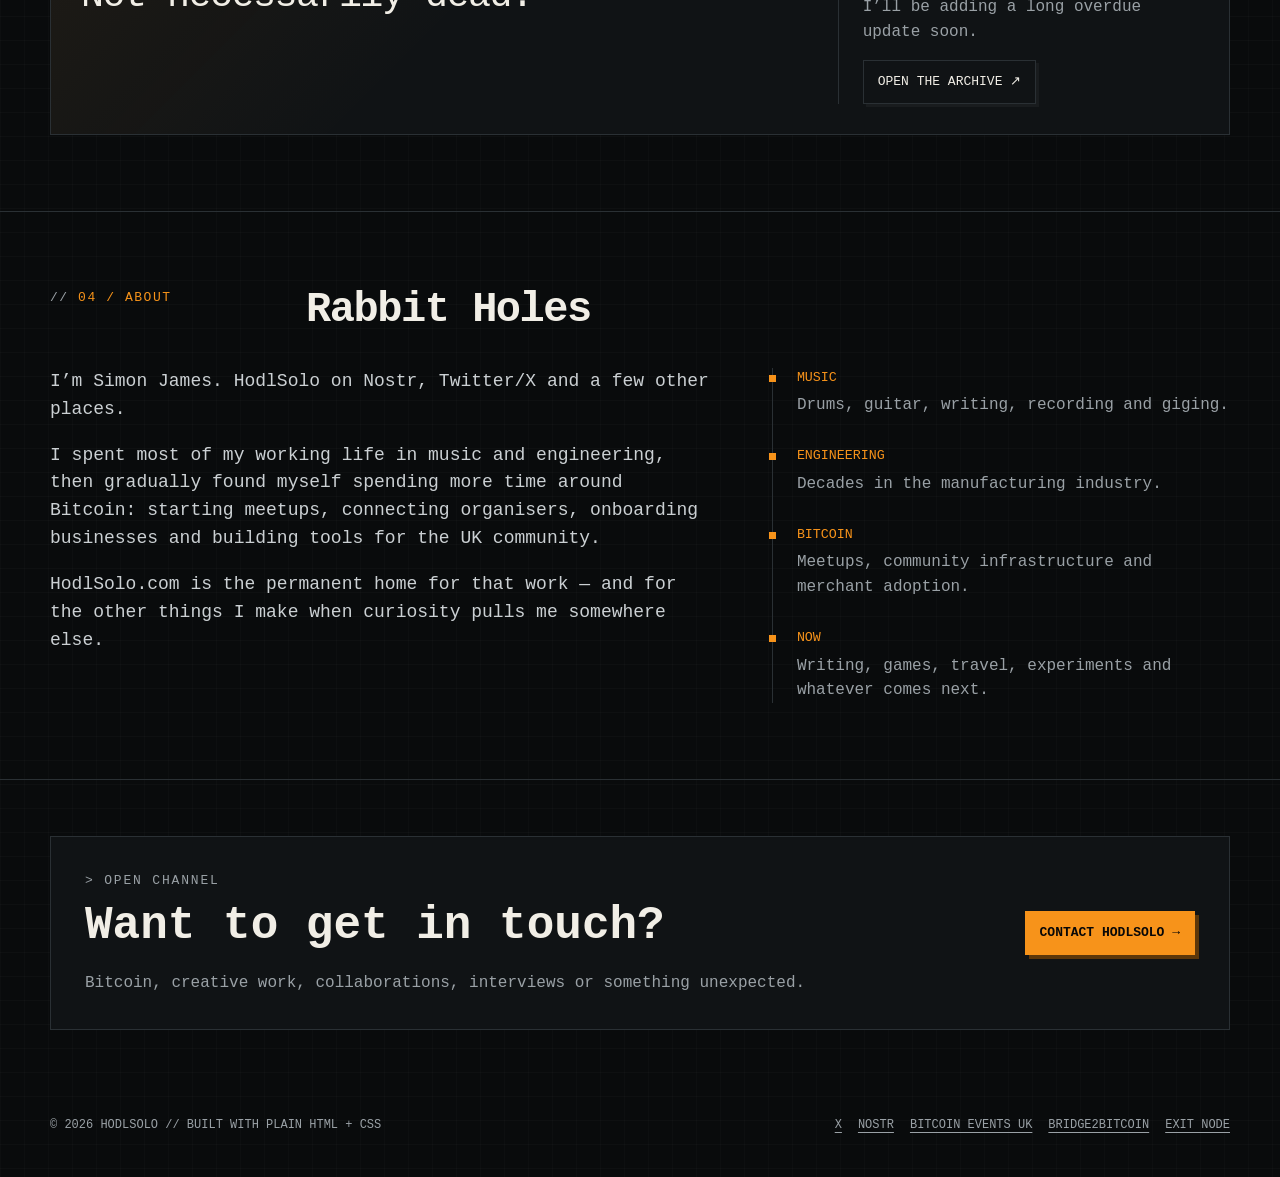
==== commit e30d713a: "Refine Exit Node update text" ====
--- a/index.html
+++ b/index.html
@@ -197,7 +197,7 @@
           </div>
           <div class="aside">
             <p><strong>The Exit Node</strong> began as a record of leaving the UK and travelling as a family — the places, people and ideas encountered along the way, often with a Bitcoin thread running through it.</p>
-            <p>I’ll be updating it soon with a long overdue update.</p>
+            <p>I’ll be adding a long overdue update soon.</p>
             <a class="button ghost" href="https://www.theexitnode.com/" target="_blank" rel="noopener">OPEN THE ARCHIVE ↗</a>
           </div>
         </div>
